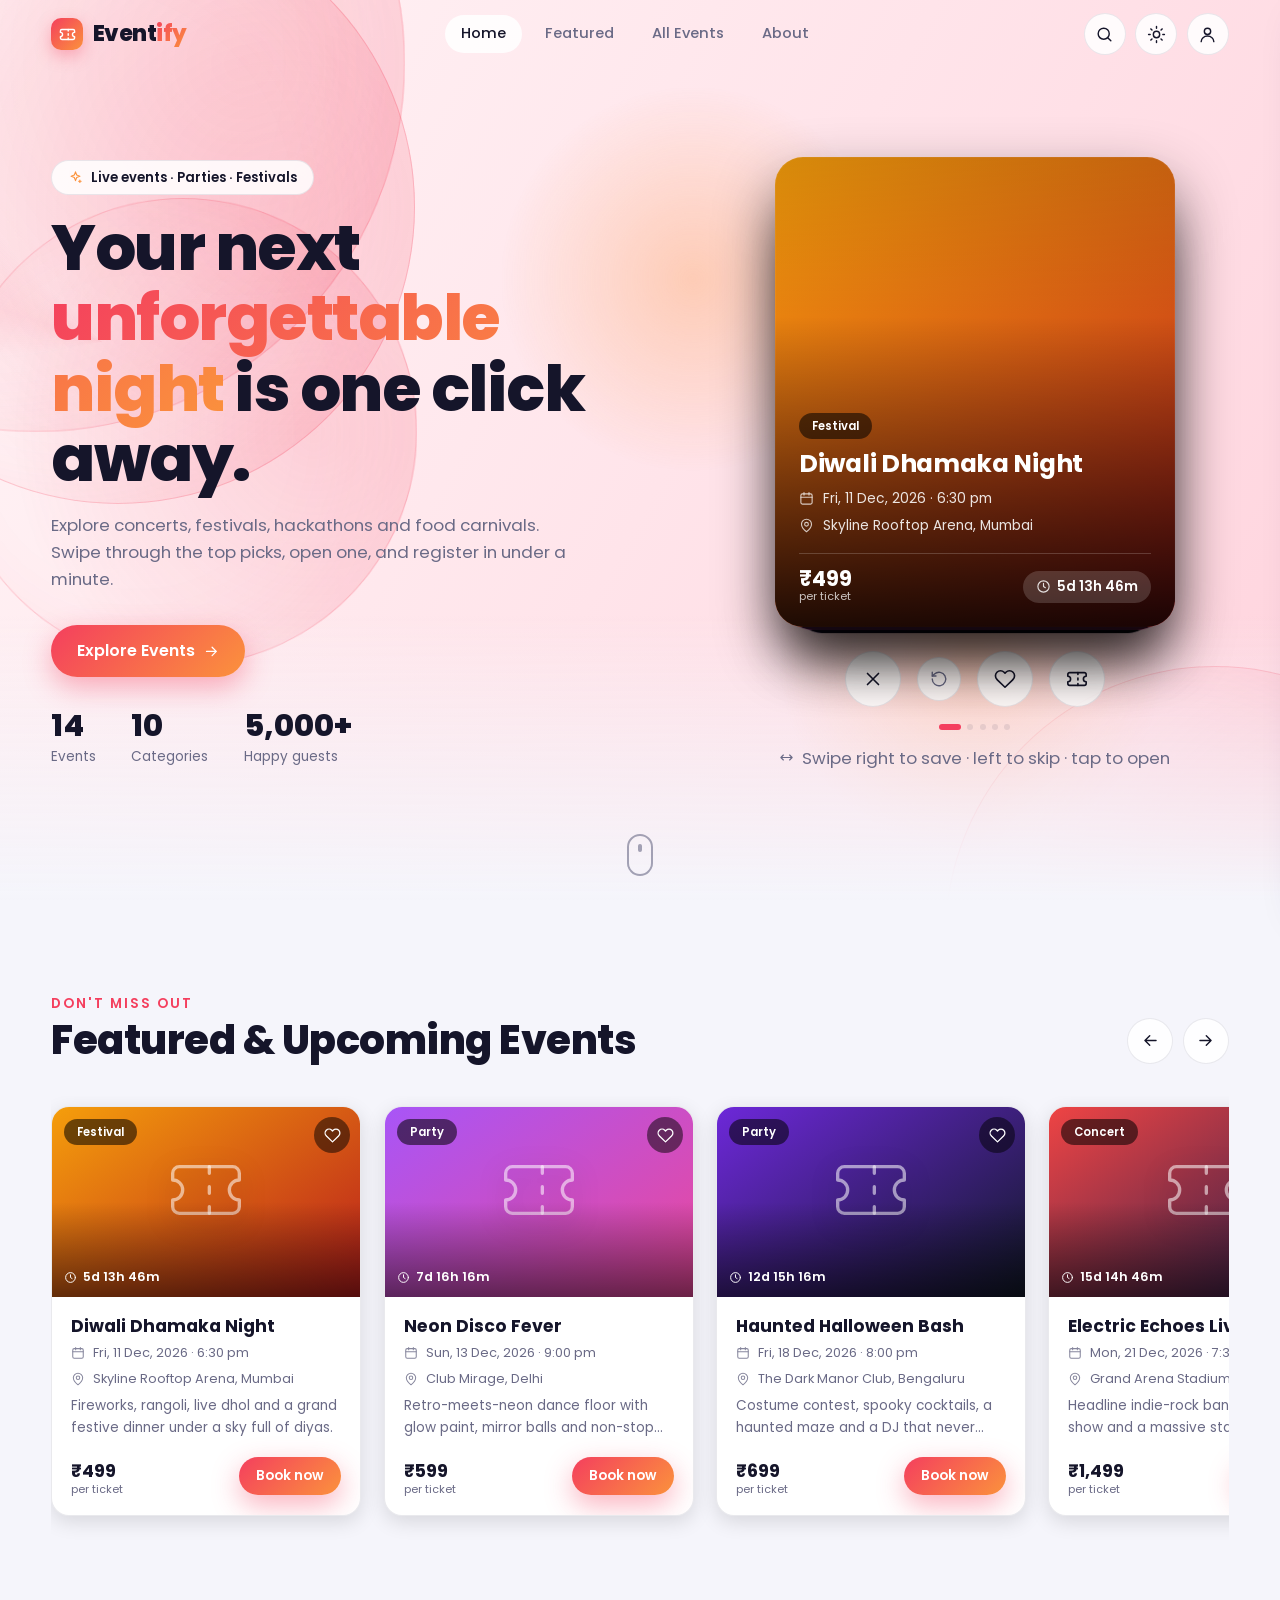
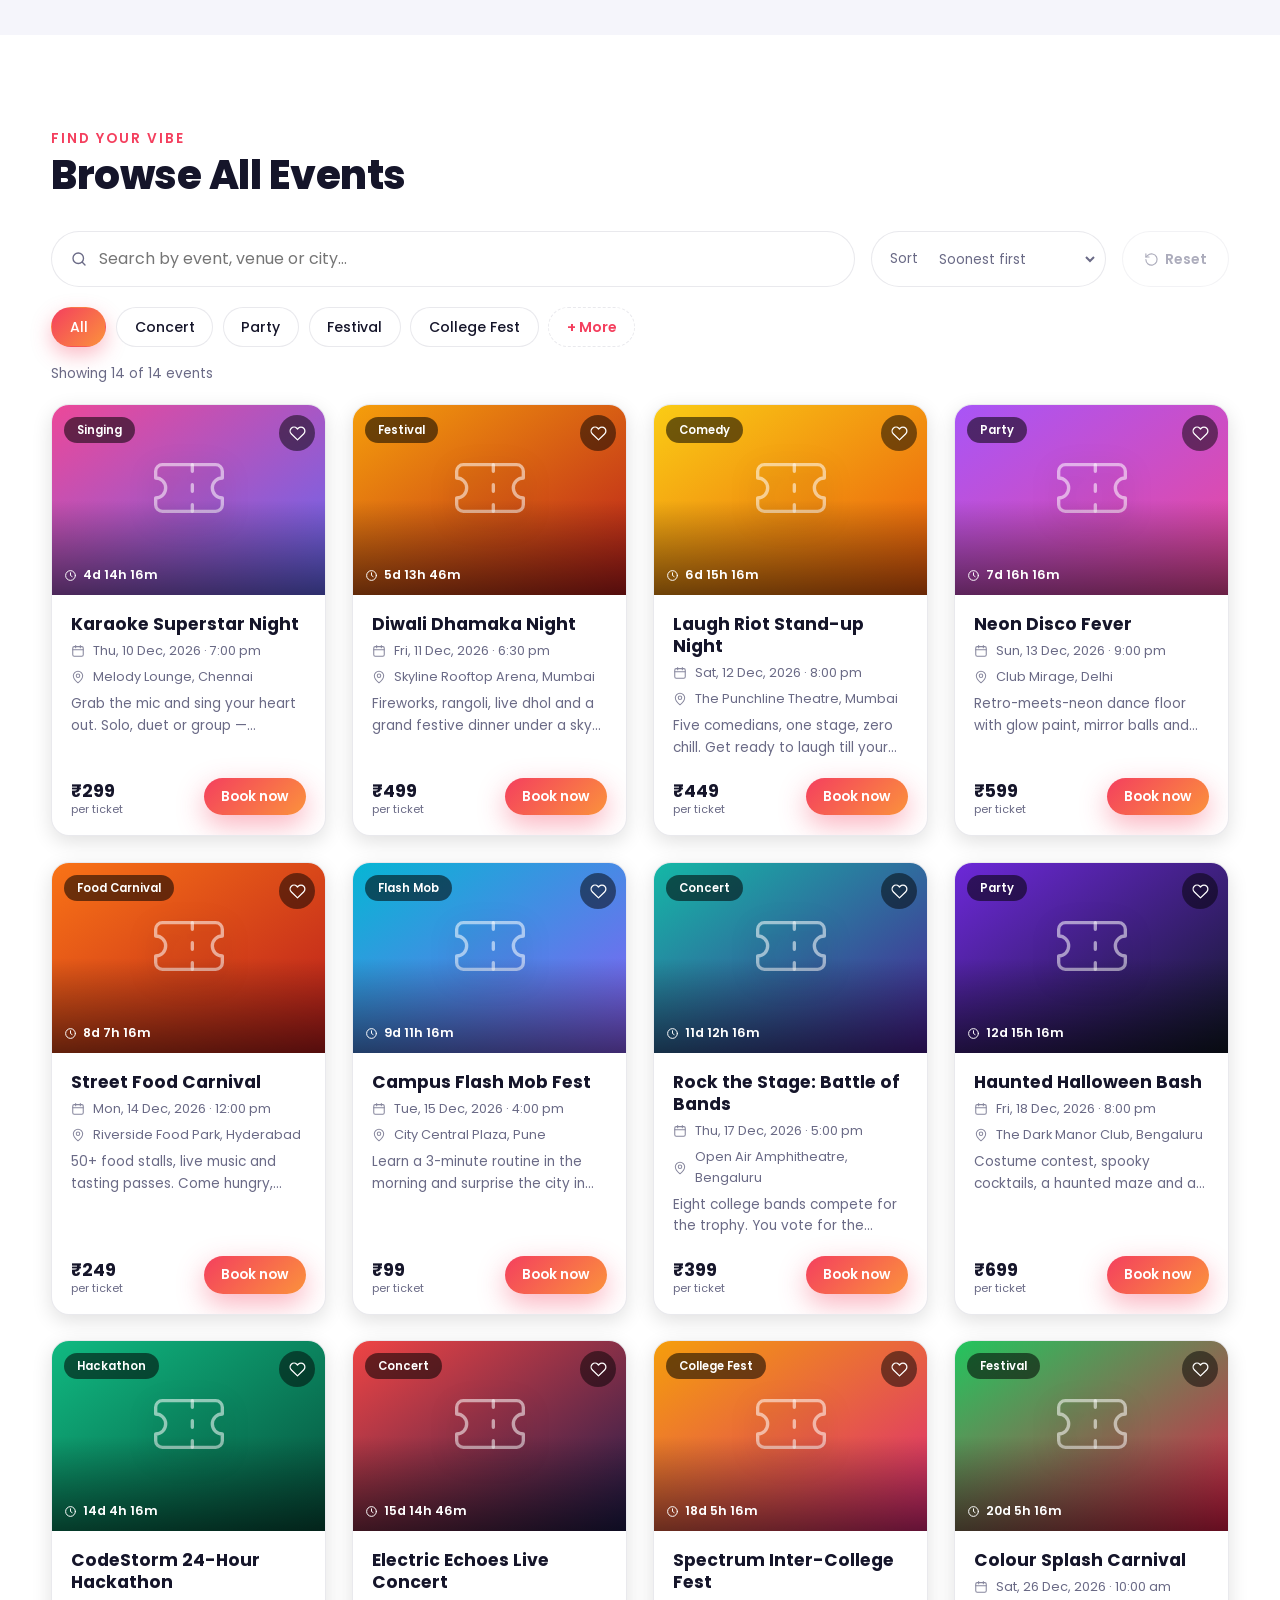
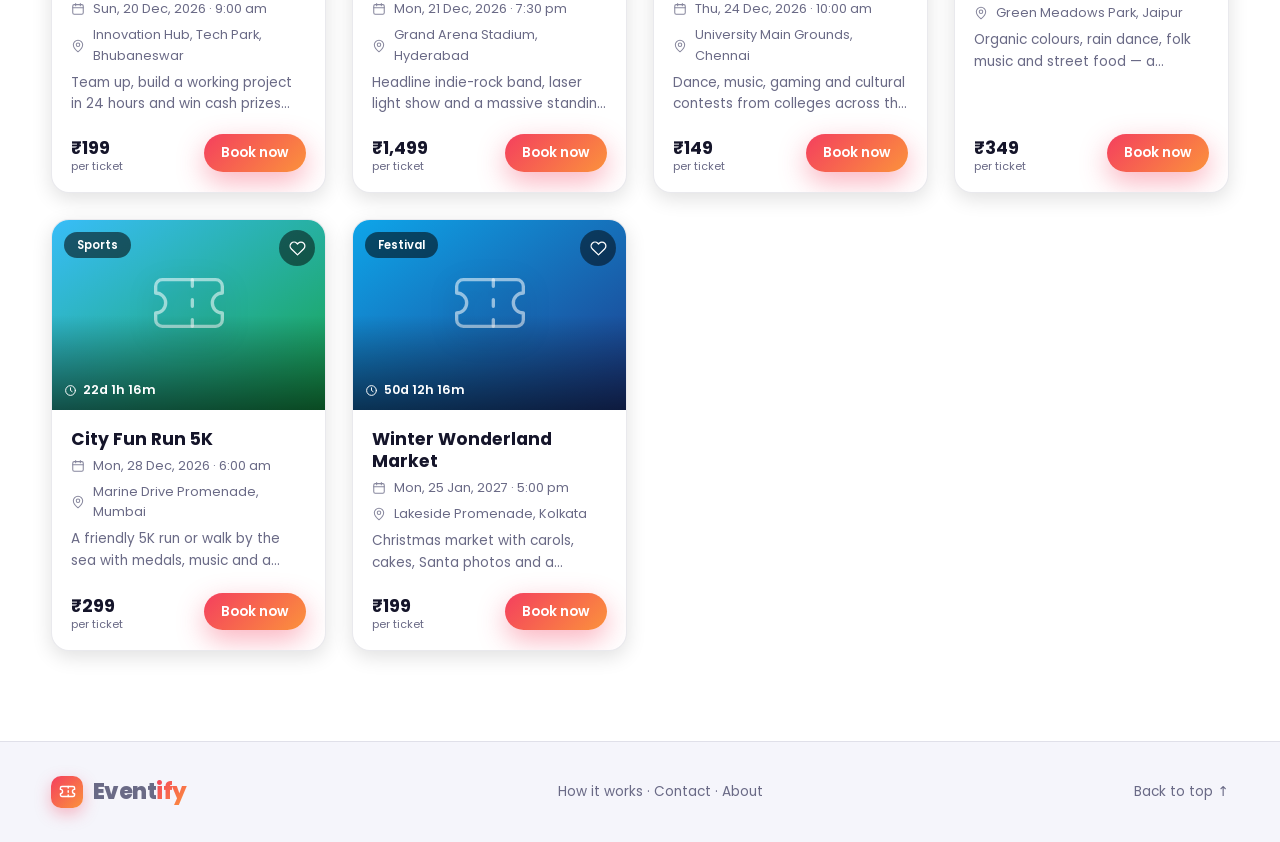
==== index.html @ 04db0d30 "Initial commit - Eventify project" ====
<!DOCTYPE html>
<html lang="en" data-theme="dark">
<head>
  <meta charset="UTF-8" />
  <meta name="viewport" content="width=device-width, initial-scale=1" />
  <title>Eventify – Discover & Book Live Events</title>
  <meta name="description" content="Eventify is a responsive event management website. Explore upcoming events, view details and register in seconds." />
  <meta name="theme-color" content="#0a0a14" />
  <link rel="preconnect" href="https://fonts.googleapis.com" />
  <link rel="preconnect" href="https://fonts.gstatic.com" crossorigin />
  <link href="https://fonts.googleapis.com/css2?family=Poppins:wght@400;500;600;700;800&display=swap" rel="stylesheet" />
  <link rel="stylesheet" href="styles.css" />
</head>
<body>
<svg width="0" height="0" style="position:absolute" aria-hidden="true" focusable="false">
  <symbol id="i-search" viewBox="0 0 24 24"><circle cx="11" cy="11" r="7"/><path d="m20 20-3.6-3.6"/></symbol>
  <symbol id="i-sun" viewBox="0 0 24 24"><circle cx="12" cy="12" r="4"/><path d="M12 2v2M12 20v2M4.9 4.9l1.4 1.4M17.7 17.7l1.4 1.4M2 12h2M20 12h2M4.9 19.1l1.4-1.4M17.7 6.3l1.4-1.4"/></symbol>
  <symbol id="i-moon" viewBox="0 0 24 24"><path d="M21 12.8A9 9 0 1 1 11.2 3a7 7 0 0 0 9.8 9.8z"/></symbol>
  <symbol id="i-user" viewBox="0 0 24 24"><circle cx="12" cy="8" r="4"/><path d="M4 21c0-4 3.6-7 8-7s8 3 8 7"/></symbol>
  <symbol id="i-menu" viewBox="0 0 24 24"><path d="M4 7h16M4 12h16M4 17h16"/></symbol>
  <symbol id="i-x" viewBox="0 0 24 24"><path d="M6 6l12 12M18 6 6 18"/></symbol>
  <symbol id="i-ticket" viewBox="0 0 24 24"><path d="M2 9a3 3 0 0 1 0 6v2a2 2 0 0 0 2 2h16a2 2 0 0 0 2-2v-2a3 3 0 0 1 0-6V7a2 2 0 0 0-2-2H4a2 2 0 0 0-2 2z"/><path d="M13 5v2M13 11v2M13 17v2"/></symbol>
  <symbol id="i-calendar" viewBox="0 0 24 24"><rect x="3" y="4.5" width="18" height="16.5" rx="2.5"/><path d="M8 2.5v4M16 2.5v4M3 10h18"/></symbol>
  <symbol id="i-clock" viewBox="0 0 24 24"><circle cx="12" cy="12" r="9"/><path d="M12 7v5l3 2"/></symbol>
  <symbol id="i-pin" viewBox="0 0 24 24"><path d="M20 10c0 6-8 12-8 12S4 16 4 10a8 8 0 0 1 16 0z"/><circle cx="12" cy="10" r="3"/></symbol>
  <symbol id="i-heart" viewBox="0 0 24 24"><path d="M20.8 4.6a5.5 5.5 0 0 0-7.8 0L12 5.7l-1-1.1a5.5 5.5 0 0 0-7.8 7.8l1 1.1L12 21l7.8-7.5 1-1.1a5.5 5.5 0 0 0 0-7.8z"/></symbol>
  <symbol id="i-arrow" viewBox="0 0 24 24"><path d="M5 12h14M13 6l6 6-6 6"/></symbol>
  <symbol id="i-arrow-left" viewBox="0 0 24 24"><path d="M19 12H5M11 6l-6 6 6 6"/></symbol>
  <symbol id="i-undo" viewBox="0 0 24 24"><path d="M3 12a9 9 0 1 0 3-6.7L3 8"/><path d="M3 3v5h5"/></symbol>
  <symbol id="i-copy" viewBox="0 0 24 24"><rect x="9" y="9" width="12" height="12" rx="2"/><path d="M5 15V5a2 2 0 0 1 2-2h8"/></symbol>
  <symbol id="i-mail" viewBox="0 0 24 24"><rect x="3" y="5" width="18" height="14" rx="2"/><path d="m3 7 9 6 9-6"/></symbol>
  <symbol id="i-check" viewBox="0 0 24 24"><path d="M5 12.5l4.5 4.5L19 7.5"/></symbol>
  <symbol id="i-badge-check" viewBox="0 0 24 24"><circle cx="12" cy="12" r="9"/><path d="m8.5 12.5 2.5 2.5 4.5-5"/></symbol>
  <symbol id="i-sparkle" viewBox="0 0 24 24"><path d="M12 3l1.9 5.1L19 10l-5.1 1.9L12 17l-1.9-5.1L5 10l5.1-1.9z"/><path d="M19 16v4M17 18h4"/></symbol>
  <symbol id="i-zap" viewBox="0 0 24 24"><path d="M13 2 4 14h7l-1 8 9-12h-7z"/></symbol>
  <symbol id="i-swipe" viewBox="0 0 24 24"><path d="M3 12h18M7 8l-4 4 4 4M17 8l4 4-4 4"/></symbol>
  <symbol id="i-lock" viewBox="0 0 24 24"><rect x="5" y="11" width="14" height="10" rx="2"/><path d="M8 11V8a4 4 0 0 1 8 0v3"/></symbol>
  <symbol id="i-contrast" viewBox="0 0 24 24"><circle cx="12" cy="12" r="9"/><path d="M12 3v18" /><path d="M12 3a9 9 0 0 1 0 18z" fill="currentColor"/></symbol>
  <symbol id="i-code" viewBox="0 0 24 24"><path d="M8 7l-5 5 5 5M16 7l5 5-5 5"/></symbol>
  <symbol id="i-cap" viewBox="0 0 24 24"><path d="M2 9l10-5 10 5-10 5z"/><path d="M6 11v5c0 1.5 3 3 6 3s6-1.5 6-3v-5"/></symbol>
  <symbol id="i-pencil" viewBox="0 0 24 24"><path d="M12 20h9"/><path d="M16.5 3.5a2.1 2.1 0 0 1 3 3L7 19l-4 1 1-4z"/></symbol>
  <symbol id="i-plus" viewBox="0 0 24 24"><path d="M12 5v14M5 12h14"/></symbol>
  <symbol id="i-help" viewBox="0 0 24 24"><circle cx="12" cy="12" r="9"/><path d="M9.6 9.2a2.5 2.5 0 1 1 3.5 2.3c-.7.4-1.1.9-1.1 1.7M12 17h.01"/></symbol>
  <symbol id="i-minus" viewBox="0 0 24 24"><path d="M5 12h14"/></symbol>
</svg>
  <!-- Full-screen effects layer (canvas is drawn by script.js) -->
  <div class="fx-tint" id="fxTint"></div>
  <canvas class="fx" id="fx" aria-hidden="true"></canvas>
  <div class="scroll-progress" id="scrollBar"></div>
  <div class="cursor-glow" id="cursorGlow"></div>

  <!-- ============ NAVBAR ============ -->
  <!-- Tip: the page is built from sections (hero, featured, events). Cards, the swipe deck, the pop-up form and the
       profile drawer are filled in by script.js, so edit events/text there. Icons come from the SVG sprite above. -->
  <header class="nav" id="nav">
    <div class="container nav-inner">
      <a class="logo" href="#home" aria-label="Eventify home"><span class="logo-icon"><svg class="ic"><use href="#i-ticket"/></svg></span><span class="logo-text">Event<span class="grad-text">ify</span></span></a>
      <nav class="nav-links" id="navLinks" aria-label="Main">
        <a href="#home" class="active">Home</a>
        <a href="#featured">Featured</a>
        <a href="#events">All Events</a>
        <a href="how-it-works.html">About</a>
      </nav>
      <div class="nav-actions">
        <button class="icon-btn" id="searchBtn" aria-label="Search events"><svg class="ic"><use href="#i-search"/></svg></button>
        <button class="icon-btn" id="themeBtn" aria-label="Toggle dark / light mode"><svg class="ic"><use href="#i-moon"/></svg></button>
        <button class="icon-btn avatar" id="profileBtn" aria-label="Open profile"><span id="avatarText"><svg class="ic"><use href="#i-user"/></svg></span><i class="dot" id="bookingDot" hidden>0</i></button>
        <button class="icon-btn menu-btn" id="menuBtn" aria-label="Open menu" aria-expanded="false"><svg class="ic"><use href="#i-menu"/></svg></button>
      </div>
    </div>
  </header>

  <main>
    <!-- ============ HERO ============ -->
    <section class="hero" id="home">
      <div class="bg-art" aria-hidden="true">
        <i class="ring r1"></i><i class="ring r2"></i><i class="ring r3"></i><i class="ring r4"></i>
        <i class="sheen"></i><i class="glow g1"></i><i class="glow g2"></i>
      </div>
      <div class="container hero-grid">
        <div class="hero-copy">
          <span class="pill reveal"><svg class="ic"><use href="#i-sparkle"/></svg>Live events · Parties · Festivals</span>
          <h1 class="reveal">Your next <span class="grad-text">unforgettable night</span> is one click away.</h1>
          <p class="reveal">Explore concerts, festivals, hackathons and food carnivals. Swipe through the top picks, open one, and register in under a minute.</p>
          <div class="hero-cta reveal">
            <a href="#events" class="btn btn-primary">Explore Events <svg class="ic"><use href="#i-arrow"/></svg></a>
          </div>
          <div class="stats reveal">
            <div><b id="statEvents" data-count="14">0</b><span>Events</span></div>
            <div><b id="statCats" data-count="10">0</b><span>Categories</span></div>
            <div><b data-count="5000" data-suffix="+">0</b><span>Happy guests</span></div>
          </div>
        </div>

        <!-- Tinder-style swipe deck (built by script.js) -->
        <div class="deck-wrap reveal">
          <div class="deck" id="deck" tabindex="0" role="group" aria-roledescription="carousel" aria-label="Featured events. Arrow right saves, arrow left skips, Enter opens."></div>
          <div class="deck-actions">
            <button class="da pass" id="deckPass" aria-label="Skip this event"><svg class="ic"><use href="#i-x"/></svg></button>
            <button class="da small" id="deckUndo" aria-label="Bring back the last event"><svg class="ic"><use href="#i-undo"/></svg></button>
            <button class="da like" id="deckSave" aria-label="Save this event"><svg class="ic"><use href="#i-heart"/></svg></button>
            <button class="da open" id="deckBook" aria-label="Open this event"><svg class="ic"><use href="#i-ticket"/></svg></button>
          </div>
          <div class="deck-dots" id="deckDots" aria-hidden="true"></div>
          <p class="deck-hint"><svg class="ic"><use href="#i-swipe"/></svg>Swipe right to save · left to skip · tap to open</p>
        </div>
      </div>
      <a href="#featured" class="scroll-hint" aria-label="Scroll down"><span></span></a>
    </section>

    <!-- ============ FEATURED / UPCOMING ============ -->
    <section class="section" id="featured">
      <div class="container">
        <div class="section-head reveal">
          <div>
            <span class="eyebrow">Don't miss out</span>
            <h2>Featured & Upcoming Events</h2>
          </div>
          <div class="row-btns">
            <button class="icon-btn round" id="rowPrev" aria-label="Scroll left"><svg class="ic"><use href="#i-arrow-left"/></svg></button>
            <button class="icon-btn round" id="rowNext" aria-label="Scroll right"><svg class="ic"><use href="#i-arrow"/></svg></button>
          </div>
        </div>
        <div class="row" id="featuredRow"></div>
      </div>
    </section>

    <!-- ============ ALL EVENTS (search + filter) ============ -->
    <section class="section alt" id="events">
      <div class="container">
        <div class="section-head reveal">
          <div>
            <span class="eyebrow">Find your vibe</span>
            <h2>Browse All Events</h2>
          </div>
        </div>

        <div class="toolbar reveal">
          <label class="search">
            <svg class="ic" aria-hidden="true"><use href="#i-search"/></svg>
            <input type="search" id="searchInput" placeholder="Search by event, venue or city…" autocomplete="off" aria-label="Search events" />
          </label>
          <label class="sort">
            <span>Sort</span>
            <select id="sortSelect" aria-label="Sort events">
              <optgroup label="Date">
                <option value="date">Soonest first</option>
                <option value="dateDesc">Latest first</option>
              </optgroup>
              <optgroup label="Price">
                <option value="low">Low to high</option>
                <option value="high">High to low</option>
              </optgroup>
              <optgroup label="Location">
                <option value="cityAZ">City A → Z</option>
                <option value="cityZA">City Z → A</option>
              </optgroup>
              <optgroup label="Popularity">
                <option value="popular">Most popular</option>
                <option value="seats">Fewest seats left</option>
              </optgroup>
            </select>
          </label>
          <button class="reset-btn idle" id="resetBtn" type="button" title="Clear search, category and sort"><svg class="ic"><use href="#i-undo"/></svg>Reset</button>
        </div>
        <div class="chips-row reveal" id="chips" role="tablist" aria-label="Event categories"></div>
        <p class="result-count" id="resultCount" aria-live="polite"></p>

        <div class="grid" id="eventGrid"></div>
        <div class="empty" id="emptyState" hidden>
          <div class="empty-ico"><svg class="ic"><use href="#i-search"/></svg></div>
          <h3>No events found</h3>
          <p>Try a different keyword or category.</p>
          <button class="btn btn-primary" id="resetFilters">Reset filters</button>
        </div>
      </div>
    </section>
  </main>

  <footer class="footer">
    <div class="container footer-inner">
      <a class="logo" href="#home"><span class="logo-icon"><svg class="ic"><use href="#i-ticket"/></svg></span><span class="logo-text">Event<span class="grad-text">ify</span></span></a>
      <p><a href="how-it-works.html" class="foot-link">How it works · Contact · About</a></p>
      <a href="#home" class="to-top">Back to top ↑</a>
    </div>
  </footer>

  <!-- ============ EVENT DETAILS + REGISTRATION MODAL ============ -->
  <div class="modal" id="eventModal" aria-hidden="true">
    <div class="modal-backdrop" data-close></div>
    <div class="modal-card" id="modalCard" role="dialog" aria-modal="true" aria-labelledby="mTitle"></div>
  </div>

  <!-- ============ CANCEL BOOKING POP-UP (content built by script.js: askCancel / showCancelled) ============ -->
  <div class="modal cancel-modal" id="cancelModal" aria-hidden="true">
    <div class="modal-backdrop" data-close-cancel></div>
    <div class="cancel-card" id="cancelCard" role="alertdialog" aria-modal="true" aria-labelledby="cTitle"></div>
  </div>

  <!-- ============ PROFILE DRAWER ============ -->
  <div class="drawer-backdrop" id="drawerBackdrop" data-close-drawer></div>
  <aside class="drawer" id="profileDrawer" aria-hidden="true" aria-label="Your profile"></aside>

  <div class="toasts" id="toasts" aria-live="polite"></div>

  <script src="script.js"></script>
</body>
</html>
---- styles.css ----
/* =====================================================
   Eventify – styles.css
   Shared by index.html and how-it-works.html.
   Sections: tokens · base · nav · hero · cards · modal ·
   form · drawer · effects · responsive · (v2 additions below)

   QUICK GUIDE – "I want to change…"
   - Brand colours / dark & light colours ... "Design tokens" (top of file)
   - Maroon animated background colours ..... --art-* tokens in the v2 block
   - Card look & hover ...................... "Event cards"
   - Swipe deck look ........................ "Tinder-style swipe deck"
   - Support / About / Contact page ......... last sections of the file
   - Phone / tablet layout .................. "Responsive" blocks (960 / 860 / 760 / 420 px)
   ===================================================== */

/* ---------- Design tokens (dark by default, light via data-theme) ---------- */
:root {
  --brand: #f43f5e;   /* main accent (rose) */
  --brand2: #fb923c;  /* second accent (orange) */
  --grad: linear-gradient(135deg, var(--brand), var(--brand2));
  --radius: 18px;     /* corner roundness of cards */
  --nav-h: 68px;      /* navbar height */
  --ease: cubic-bezier(.22, 1, .36, 1);

  /* dark theme colours: page, raised surface, cards, text, soft text, borders */
  --bg: #0a0a14;
  --bg2: #11111f;
  --card: #171728;
  --text: #f5f5fa;
  --muted: #a0a0bd;
  --line: rgba(255, 255, 255, .09);
  --shadow: 0 18px 50px rgba(0, 0, 0, .45);
  --glass: rgba(14, 14, 28, .8);
  --ok: #22c55e;
  --err: #ef4444;
  color-scheme: dark;
}
/* light theme: same names, new values (switched by the theme button via data-theme) */
[data-theme="light"] {
  --bg: #f5f5fb;
  --bg2: #ffffff;
  --card: #ffffff;
  --text: #15152a;
  --muted: #6a6a86;
  --line: rgba(20, 20, 60, .09);
  --shadow: 0 18px 40px rgba(40, 40, 90, .14);
  --glass: rgba(255, 255, 255, .86);
  color-scheme: light;
}

/* ---------- Base ---------- */
*, *::before, *::after { box-sizing: border-box; margin: 0; padding: 0; }
html { scroll-behavior: smooth; scroll-padding-top: 80px; }
body {
  font-family: 'Poppins', system-ui, -apple-system, 'Segoe UI', sans-serif;
  background: var(--bg); color: var(--text); line-height: 1.6;
  overflow-x: hidden; transition: background .4s, color .4s;
}
body.lock { overflow: hidden; }
img { max-width: 100%; display: block; }
a { color: inherit; text-decoration: none; }
button { font: inherit; color: inherit; cursor: pointer; border: 0; background: none; }
input, select { font: inherit; color: inherit; }
:focus-visible { outline: 2px solid var(--brand); outline-offset: 3px; }
.container { width: min(1180px, 92%); margin-inline: auto; }
.grad-text { background: var(--grad); -webkit-background-clip: text; background-clip: text; color: transparent; }
[hidden] { display: none !important; }

/* Scroll-reveal: uses the individual `translate` property so it never fights card tilt */
.reveal { opacity: 0; translate: 0 30px; transition: opacity .7s var(--ease) calc(var(--i, 0) * 60ms), translate .7s var(--ease) calc(var(--i, 0) * 60ms), transform .15s ease-out, box-shadow .3s; }
.reveal.in { opacity: 1; translate: 0 0; }

.scroll-progress { position: fixed; top: 0; left: 0; height: 3px; width: 0; background: var(--grad); z-index: 200; }
.cursor-glow { position: fixed; width: 380px; height: 380px; left: 0; top: 0; margin: -190px 0 0 -190px; border-radius: 50%;
  background: radial-gradient(circle, rgba(244, 63, 94, .16), transparent 65%); pointer-events: none; z-index: 1; opacity: 0; transition: opacity .4s; }
body.has-pointer .cursor-glow { opacity: 1; }

/* ---------- Buttons ---------- */
.btn { position: relative; overflow: hidden; display: inline-flex; align-items: center; justify-content: center; gap: .5rem;
  padding: .85rem 1.6rem; border-radius: 999px; font-weight: 600; transition: transform .25s var(--ease), box-shadow .25s, background .25s; }
.btn:hover { transform: translateY(-3px); }
.btn:active { transform: translateY(0) scale(.97); }
.btn-primary { background: var(--grad); color: #fff; box-shadow: 0 10px 28px rgba(244, 63, 94, .4); }
.btn-primary:hover { box-shadow: 0 16px 36px rgba(244, 63, 94, .55); }
.btn-ghost { border: 1.5px solid var(--line); background: var(--glass); }
.btn-ghost:hover { border-color: var(--brand); }
.btn-sm { padding: .5rem 1.1rem; font-size: .85rem; }
.btn:disabled { opacity: .6; cursor: not-allowed; transform: none; }
.ripple { position: absolute; border-radius: 50%; background: rgba(255, 255, 255, .45); transform: scale(0); animation: ripple .6s linear; pointer-events: none; }
@keyframes ripple { to { transform: scale(4); opacity: 0; } }

.icon-btn { position: relative; width: 42px; height: 42px; display: grid; place-items: center; border-radius: 50%; font-size: 1.1rem;
  background: var(--glass); border: 1px solid var(--line); transition: transform .25s var(--ease), background .25s, border-color .25s; }
.icon-btn:hover { transform: translateY(-2px); border-color: var(--brand); }
.icon-btn.round { width: 46px; height: 46px; }
.avatar { font-weight: 700; font-size: .85rem; }
.avatar .dot { position: absolute; top: -4px; right: -4px; min-width: 18px; height: 18px; border-radius: 9px; background: var(--grad); color: #fff;
  font-style: normal; font-size: .65rem; display: grid; place-items: center; padding: 0 4px; }
.menu-btn { display: none; }

/* ---------- Navbar ---------- */
.nav { position: fixed; inset: 0 0 auto 0; height: var(--nav-h); z-index: 100; transition: background .3s, box-shadow .3s, backdrop-filter .3s; }
.nav.scrolled { background: var(--glass); backdrop-filter: blur(16px); box-shadow: 0 1px 0 var(--line); }
.nav-inner { height: 100%; display: flex; align-items: center; justify-content: space-between; gap: 1rem; }
.logo { font-weight: 800; font-size: 1.4rem; display: inline-flex; align-items: center; gap: .4rem; letter-spacing: -.5px; }
.logo-icon { display: grid; place-items: center; width: 32px; height: 32px; border-radius: 10px; color: #fff; background: var(--grad); box-shadow: 0 6px 16px rgba(244, 63, 94, .35); transition: transform .4s var(--ease); }
.logo-icon .ic { width: 17px; height: 17px; stroke-width: 2; }
.logo:hover .logo-icon { transform: rotate(-8deg) scale(1.08); }
.nav-links { display: flex; gap: .4rem; }
.nav-links a { position: relative; padding: .45rem 1rem; border-radius: 999px; font-weight: 500; font-size: .92rem; color: var(--muted); transition: color .25s, background .25s; }
.nav-links a:hover, .nav-links a.active { color: var(--text); background: var(--glass); }
.nav-actions { display: flex; gap: .6rem; }

/* ---------- Hero ---------- */
.hero { position: relative; min-height: 100vh; padding: calc(var(--nav-h) + 40px) 0 80px; display: flex; align-items: center; overflow: hidden; }
@keyframes drift { to { transform: translate(60px, 40px) scale(1.15); } }
@keyframes bob { 50% { transform: translateY(-22px) rotate(10deg); } }

.hero-grid { position: relative; z-index: 2; display: grid; grid-template-columns: 1.1fr .9fr; gap: 3rem; align-items: center; }
.pill { display: inline-block; padding: .4rem 1rem; border-radius: 999px; font-size: .82rem; font-weight: 600; background: var(--glass); border: 1px solid var(--line); }
.hero h1 { font-size: clamp(2.2rem, 5.2vw, 4rem); line-height: 1.1; font-weight: 800; letter-spacing: -1.5px; margin: 1.1rem 0; }
.hero p { color: var(--muted); font-size: 1.05rem; max-width: 520px; }
.hero-cta { display: flex; gap: .9rem; flex-wrap: wrap; margin: 2rem 0; }
.stats { display: flex; gap: 2.2rem; flex-wrap: wrap; }
.stats b { display: block; font-size: 1.9rem; font-weight: 800; line-height: 1.1; }
.stats span { color: var(--muted); font-size: .85rem; }
.scroll-hint { position: absolute; bottom: 24px; left: 50%; translate: -50% 0; width: 26px; height: 42px; border: 2px solid var(--muted); border-radius: 14px; opacity: .6; }
.scroll-hint span { position: absolute; left: 50%; top: 8px; width: 4px; height: 8px; margin-left: -2px; border-radius: 2px; background: var(--muted); animation: wheel 1.6s infinite; }
@keyframes wheel { to { transform: translateY(14px); opacity: 0; } }

/* ---------- Sections ---------- */
.section { padding: 90px 0; position: relative; }
.section.alt { background: var(--bg2); transition: background .4s; }
.section-head { display: flex; align-items: flex-end; justify-content: space-between; gap: 1rem; margin-bottom: 2rem; }
.section-head.center { justify-content: center; text-align: center; }
.eyebrow { color: var(--brand); font-weight: 600; font-size: .85rem; letter-spacing: 2px; text-transform: uppercase; }
.section-head h2 { font-size: clamp(1.7rem, 3.5vw, 2.5rem); line-height: 1.2; font-weight: 800; letter-spacing: -.5px; }
.row-btns { display: flex; gap: .6rem; }

/* ---------- Event cards ---------- */
.row { display: flex; gap: 1.4rem; overflow-x: auto; scroll-snap-type: x mandatory; padding: 10px 4px 30px; scrollbar-width: none; }
.row::-webkit-scrollbar { display: none; }
.row .card { flex: 0 0 min(310px, 82vw); scroll-snap-align: start; }
.grid { display: grid; grid-template-columns: repeat(auto-fill, minmax(275px, 1fr)); gap: 1.6rem; }

.card { --rx: 0deg; --ry: 0deg; position: relative; background: var(--card); border: 1px solid var(--line); border-radius: var(--radius); overflow: hidden; cursor: pointer;
  transform: perspective(900px) rotateX(var(--rx)) rotateY(var(--ry)); transform-style: preserve-3d; display: flex; flex-direction: column; box-shadow: 0 6px 20px rgba(0, 0, 0, .12); }
.card:hover { box-shadow: var(--shadow); border-color: rgba(244, 63, 94, .5); }
.card::after { content: ""; position: absolute; inset: 0; pointer-events: none; opacity: 0; transition: opacity .3s;
  background: radial-gradient(circle at var(--mx, 50%) var(--my, 50%), rgba(255, 255, 255, .16), transparent 55%); }
.card:hover::after { opacity: 1; }
.card-media { position: relative; height: 190px; overflow: hidden; }
.poster { position: absolute; inset: 0; display: grid; place-items: center; background: linear-gradient(145deg, var(--c1), var(--c2)); }
.poster-emoji { font-size: 5rem; filter: drop-shadow(0 8px 14px rgba(0, 0, 0, .35)); transition: transform .5s var(--ease); }
.card:hover .poster-emoji { transform: scale(1.25) rotate(-8deg); }
.card-media img { position: absolute; inset: 0; width: 100%; height: 100%; object-fit: cover; transition: transform .7s var(--ease); }
.card:hover .card-media img { transform: scale(1.1); }
.card-media::after { content: ""; position: absolute; inset: 0; background: linear-gradient(transparent 50%, rgba(0, 0, 0, .55)); }
.badge { position: absolute; top: 12px; left: 12px; z-index: 2; padding: .25rem .8rem; border-radius: 999px; font-size: .72rem; font-weight: 600; color: #fff; background: rgba(0, 0, 0, .55); }
.m-poster-info .badge { position: static; display: inline-block; }
.heart { position: absolute; top: 10px; right: 10px; z-index: 3; width: 36px; height: 36px; border-radius: 50%; display: grid; place-items: center; font-size: 1.05rem; color: #fff;
  background: rgba(0, 0, 0, .5); transition: transform .25s var(--ease), color .25s; }
.heart:hover { transform: scale(1.18); }
.heart.on { color: #ff4d6d; animation: pop .4s var(--ease); }
@keyframes pop { 40% { transform: scale(1.5); } }
.card-cd { position: absolute; left: 12px; bottom: 10px; z-index: 2; font-size: .78rem; font-weight: 600; color: #fff; }
.card-body { padding: 1.1rem 1.2rem 1.2rem; display: flex; flex-direction: column; gap: .35rem; flex: 1; }
.card-body h3 { font-size: 1.08rem; line-height: 1.3; }
.meta { font-size: .8rem; color: var(--muted); }
.desc { font-size: .85rem; color: var(--muted); display: -webkit-box; -webkit-line-clamp: 2; -webkit-box-orient: vertical; overflow: hidden; }
.card-foot { margin-top: auto; padding-top: .8rem; display: flex; align-items: center; justify-content: space-between; gap: .5rem; }
.price { font-weight: 700; font-size: 1.1rem; }
.price small { display: block; font-size: .68rem; font-weight: 400; color: var(--muted); line-height: 1; }
.low { color: var(--brand2); font-size: .72rem; font-weight: 600; }

/* ---------- Toolbar / chips ---------- */
.toolbar { display: flex; gap: 1rem; flex-wrap: wrap; margin-bottom: 1.2rem; }
.search { flex: 1 1 240px; min-width: 0; display: flex; align-items: center; gap: .7rem; padding: .2rem 1.1rem; border-radius: 999px; background: var(--card); border: 1.5px solid var(--line); transition: border-color .25s, box-shadow .25s; }
.search:focus-within { border-color: var(--brand); box-shadow: 0 0 0 4px rgba(244, 63, 94, .15); }
.search input { flex: 1; width: 0; border: 0; background: none; padding: .7rem 0; outline: none; min-width: 0; }
.sort { display: flex; align-items: center; gap: .6rem; padding: .2rem .4rem .2rem 1.1rem; border-radius: 999px; background: var(--card); border: 1.5px solid var(--line); color: var(--muted); font-size: .85rem; }
.sort select { background: none; border: 0; padding: .7rem .5rem; outline: none; cursor: pointer; }
.sort select option { background: var(--card); color: var(--text); }
.chips-row { display: flex; gap: .6rem; flex-wrap: wrap; margin-bottom: 1rem; }
.chip { padding: .5rem 1.1rem; border-radius: 999px; font-size: .88rem; font-weight: 500; background: var(--card); border: 1.5px solid var(--line); transition: transform .25s var(--ease), background .25s, color .25s, border-color .25s; }
.chip:hover { transform: translateY(-3px); border-color: var(--brand); }
.chip.on { background: var(--grad); color: #fff; border-color: transparent; box-shadow: 0 8px 20px rgba(244, 63, 94, .35); }
.result-count { color: var(--muted); font-size: .85rem; margin-bottom: 1.2rem; }
.empty { text-align: center; padding: 3rem 1rem; }
.empty-emoji { font-size: 4rem; animation: bob 3s ease-in-out infinite; }
.empty p { color: var(--muted); margin: .4rem 0 1.2rem; }

/* ---------- How it works ---------- */
.steps { display: grid; grid-template-columns: repeat(auto-fit, minmax(240px, 1fr)); gap: 1.6rem; }
.step { position: relative; text-align: center; padding: 2.2rem 1.5rem; border-radius: var(--radius); background: var(--card); border: 1px solid var(--line); transition: transform .35s var(--ease), box-shadow .35s; }
.step:hover { transform: translateY(-8px); box-shadow: var(--shadow); }
.step-num { position: absolute; top: 14px; left: 18px; font-weight: 800; font-size: 1.1rem; color: var(--brand); }
.step-emoji { font-size: 3rem; margin-bottom: .5rem; transition: transform .4s var(--ease); }
.step:hover .step-emoji { transform: scale(1.25) rotate(8deg); }
.step p { color: var(--muted); font-size: .9rem; }

.footer { border-top: 1px solid var(--line); padding: 2rem 0; }
.footer-inner { display: flex; align-items: center; justify-content: space-between; gap: 1rem; flex-wrap: wrap; color: var(--muted); font-size: .85rem; }
.to-top:hover { color: var(--brand); }

/* ---------- Modal ---------- */
.modal { position: fixed; inset: 0; z-index: 300; display: grid; place-items: center; visibility: hidden; opacity: 0; transition: opacity .35s, visibility .35s; }
.modal.open { visibility: visible; opacity: 1; }
.modal-backdrop { position: absolute; inset: 0; background: rgba(4, 4, 14, .78); }
.modal-card { position: relative; width: min(980px, 94vw); max-height: 92vh; border-radius: 24px; background: var(--bg2); border: 1px solid var(--line); box-shadow: var(--shadow); overflow: hidden;
  transform: translateY(40px) scale(.94); transition: transform .5s var(--ease); }
.modal.open .modal-card { transform: none; }
.modal-x { position: absolute; top: 14px; right: 14px; z-index: 10; width: 40px; height: 40px; border-radius: 50%; background: rgba(0, 0, 0, .5); color: #fff; transition: transform .3s var(--ease); }
.modal-x:hover { transform: rotate(90deg) scale(1.1); }
.m-grid { display: grid; grid-template-columns: .85fr 1.15fr; max-height: 92vh; }
.m-poster { position: relative; min-height: 460px; overflow: hidden; background: linear-gradient(145deg, var(--c1), var(--c2)); }
.m-poster .poster { z-index: 0; }
.m-poster .poster-emoji { font-size: 9rem; animation: bob 5s ease-in-out infinite; }
.m-poster img { position: absolute; inset: 0; width: 100%; height: 100%; object-fit: cover; } /* original photo, no colour tint */
.m-poster-info { position: absolute; inset: auto 0 0 0; z-index: 3; padding: 4rem 1.6rem 1.6rem; color: #fff; background: linear-gradient(transparent, rgba(0, 0, 0, .8)); }
.m-poster-info h2 { font-size: 1.7rem; line-height: 1.2; margin: .5rem 0 .2rem; }
.m-poster-info p { font-size: .85rem; opacity: .85; }
.ambient { position: absolute; inset: 0; z-index: 2; pointer-events: none; overflow: hidden;  transition: opacity .8s; }
.ambient span { position: absolute; bottom: -40px; animation: rise linear infinite; opacity: 0; }
@keyframes rise { 10% { opacity: .9; } 100% { transform: translateY(-560px) rotate(40deg); opacity: 0; } }
.m-body { padding: 2rem 2rem 2.2rem; overflow-y: auto; max-height: 92vh; }
.m-body h3 { font-size: 1.15rem; margin-bottom: .8rem; }
.m-body h4 { margin: 1.2rem 0 .4rem; font-size: .95rem; }
.m-body > p, .about { color: var(--muted); font-size: .92rem; }
.cd-boxes { display: grid; grid-template-columns: repeat(4, 1fr); gap: .6rem; margin-bottom: 1.2rem; }
.cd-boxes div { text-align: center; padding: .7rem .2rem; border-radius: 14px; background: var(--card); border: 1px solid var(--line); }
.cd-boxes b { display: block; font-size: 1.5rem; line-height: 1.1; background: var(--grad); -webkit-background-clip: text; background-clip: text; color: transparent; }
.cd-boxes small { font-size: .68rem; color: var(--muted); text-transform: uppercase; letter-spacing: 1px; }
.info { list-style: none; display: grid; grid-template-columns: 1fr 1fr; gap: .6rem .8rem; font-size: .88rem; }
.info li { padding: .55rem .8rem; border-radius: 12px; background: var(--card); border: 1px solid var(--line); }
.tags { display: flex; flex-wrap: wrap; gap: .4rem; list-style: none; margin-top: .8rem; }
.tags li { padding: .2rem .7rem; border-radius: 999px; font-size: .75rem; background: rgba(244, 63, 94, .12); color: var(--brand); font-weight: 500; }

/* ---------- Forms ---------- */
.book { margin-top: 1.6rem; padding-top: 1.4rem; border-top: 1px dashed var(--line); }
.field { position: relative; margin-bottom: 1rem; }
.field input, .field select { width: 100%; padding: 1.35rem 1rem .5rem; border-radius: 14px; background: var(--card); border: 1.5px solid var(--line); outline: none; transition: border-color .25s, box-shadow .25s; }
.field select { appearance: none; padding-right: 2.2rem; cursor: pointer; background-image: linear-gradient(45deg, transparent 50%, var(--muted) 50%), linear-gradient(135deg, var(--muted) 50%, transparent 50%); background-position: calc(100% - 20px) 50%, calc(100% - 15px) 50%; background-size: 5px 5px; background-repeat: no-repeat; }
.field select option { background: var(--card); color: var(--text); }
.field label { position: absolute; left: 1rem; top: 1rem; font-size: .92rem; color: var(--muted); pointer-events: none; transition: all .2s var(--ease); }
.field input:focus + label, .field input:not(:placeholder-shown) + label, .field.float label { top: .4rem; font-size: .68rem; color: var(--brand); font-weight: 600; }
.field input:focus, .field select:focus { border-color: var(--brand); box-shadow: 0 0 0 4px rgba(244, 63, 94, .14); }
.field.valid input, .field.valid select { border-color: var(--ok); }
.field.invalid input, .field.invalid select { border-color: var(--err); }
.err { display: block; min-height: 0; color: var(--err); font-size: .74rem; padding: .2rem .4rem 0; }
.field.invalid .err { animation: slideIn .3s var(--ease); }
@keyframes slideIn { from { opacity: 0; transform: translateY(-6px); } }
.two { display: grid; grid-template-columns: 1fr 1fr; gap: .8rem; }
.qty-row { display: flex; align-items: center; justify-content: space-between; gap: 1rem; margin: .4rem 0 1rem; flex-wrap: wrap; }
.stepper { display: inline-flex; align-items: center; border-radius: 999px; background: var(--card); border: 1.5px solid var(--line); }
.stepper button { width: 40px; height: 40px; font-size: 1.2rem; border-radius: 50%; transition: background .2s, color .2s; }
.stepper button:hover { background: var(--brand); color: #fff; }
.stepper output { min-width: 34px; text-align: center; font-weight: 700; }
.total { font-size: .9rem; color: var(--muted); }
.total b { font-size: 1.35rem; color: var(--text); margin-left: .4rem; }
.check { display: flex; align-items: center; gap: .5rem; font-size: .82rem; color: var(--muted); margin-bottom: 1rem; cursor: pointer; }
.check input { accent-color: var(--brand); width: 16px; height: 16px; }
.btn-block { width: 100%; }
.btn.loading::after { content: ""; width: 16px; height: 16px; border: 2px solid rgba(255, 255, 255, .5); border-top-color: #fff; border-radius: 50%; animation: spin .7s linear infinite; }
@keyframes spin { to { transform: rotate(360deg); } }
.shake { animation: shake .45s; }
@keyframes shake { 20%, 60% { transform: translateX(-8px); } 40%, 80% { transform: translateX(8px); } }
.hint { font-size: .76rem; color: var(--muted); margin-top: .5rem; text-align: center; }

/* ---------- Confirmation ticket ---------- */
.confirm { text-align: center; animation: slideIn .6s var(--ease); }
.tick { width: 84px; height: 84px; margin: 0 auto .6rem; }
.tick circle { fill: none; stroke: var(--ok); stroke-width: 4; stroke-dasharray: 190; stroke-dashoffset: 190; animation: draw .7s .1s forwards; }
.tick path { fill: none; stroke: var(--ok); stroke-width: 5; stroke-linecap: round; stroke-linejoin: round; stroke-dasharray: 50; stroke-dashoffset: 50; animation: draw .5s .65s forwards; }
@keyframes draw { to { stroke-dashoffset: 0; } }
.confirm h3 { font-size: 1.4rem; }
.confirm > p { color: var(--muted); font-size: .9rem; margin: .3rem 0 1.2rem; }
.ticket { display: flex; text-align: left; border-radius: 16px; background: var(--card); border: 1px solid var(--line); overflow: hidden; margin-bottom: 1.2rem; position: relative; }
.ticket-main { flex: 1; padding: 1rem 1.2rem; font-size: .84rem; }
.ticket-main h4 { margin: 0 0 .4rem; font-size: 1rem; }
.ticket-main div { color: var(--muted); }
.ticket-main b { color: var(--text); }
.ticket-qr { width: 110px; padding: 1rem; display: grid; place-items: center; border-left: 2px dashed var(--line); color: var(--text); }
.confirm-btns { display: flex; gap: .7rem; justify-content: center; flex-wrap: wrap; }

/* ---------- Profile drawer ---------- */
.drawer-backdrop { position: fixed; inset: 0; z-index: 310; background: rgba(4, 4, 14, .72); opacity: 0; visibility: hidden; transition: opacity .35s, visibility .35s; }
.drawer-backdrop.open { opacity: 1; visibility: visible; }
.drawer { position: fixed; top: 0; right: 0; bottom: 0; z-index: 320; width: min(430px, 100%); background: var(--bg2); border-left: 1px solid var(--line); box-shadow: var(--shadow);
  transform: translateX(105%); transition: transform .5s var(--ease); display: flex; flex-direction: column; }
.drawer.open { transform: none; }
.d-head { position: relative; padding: 1.6rem 1.4rem 1.2rem; display: flex; align-items: center; gap: 1rem; border-bottom: 1px solid var(--line); }
.d-avatar { width: 58px; height: 58px; border-radius: 50%; background: var(--grad); color: #fff; display: grid; place-items: center; font-weight: 800; font-size: 1.3rem; flex-shrink: 0; }
.d-head h3 { font-size: 1.1rem; line-height: 1.3; }
.d-head p { font-size: .8rem; color: var(--muted); word-break: break-all; }
.d-close { position: absolute; top: 14px; right: 14px; width: 36px; height: 36px; border-radius: 50%; background: var(--card); transition: transform .3s var(--ease); }
.d-close:hover { transform: rotate(90deg); }
.tabs { display: flex; padding: .6rem 1rem 0; gap: .3rem; border-bottom: 1px solid var(--line); }
.tab { padding: .6rem .9rem; font-size: .86rem; font-weight: 600; color: var(--muted); border-bottom: 3px solid transparent; transition: color .25s, border-color .25s; }
.tab.on { color: var(--text); border-color: var(--brand); }
.d-body { padding: 1.2rem 1.2rem 2rem; overflow-y: auto; flex: 1; }
.list-item { display: flex; gap: .9rem; padding: .9rem; margin-bottom: .8rem; border-radius: 14px; background: var(--card); border: 1px solid var(--line); animation: slideIn .4s var(--ease) backwards; }
.li-emoji { width: 52px; height: 52px; border-radius: 12px; display: grid; place-items: center; font-size: 1.7rem; background: linear-gradient(145deg, var(--c1), var(--c2)); flex-shrink: 0; }
.li-main { flex: 1; min-width: 0; font-size: .82rem; color: var(--muted); }
.li-main h4 { font-size: .95rem; color: var(--text); line-height: 1.3; }
.li-actions { display: flex; gap: .5rem; margin-top: .5rem; flex-wrap: wrap; }
.link-btn { font-size: .78rem; font-weight: 600; color: var(--brand); }
.link-btn.danger { color: var(--err); }
.link-btn:hover { text-decoration: underline; }
.d-empty { text-align: center; padding: 2.5rem 1rem; color: var(--muted); }
.d-empty .empty-emoji { font-size: 3rem; }
.d-empty .btn { margin-top: 1rem; }

/* ---------- Toasts ---------- */
.toasts { position: fixed; bottom: 22px; left: 50%; translate: -50% 0; z-index: 400; display: flex; flex-direction: column; gap: .5rem; align-items: center; width: max-content; max-width: 92vw; }
.toast { padding: .75rem 1.3rem; border-radius: 999px; background: var(--text); color: var(--bg); font-size: .88rem; font-weight: 500; box-shadow: var(--shadow); animation: toastIn .4s var(--ease), toastOut .4s 2.6s forwards; }
@keyframes toastIn { from { opacity: 0; transform: translateY(20px) scale(.9); } }
@keyframes toastOut { to { opacity: 0; transform: translateY(10px); } }

/* ---------- Full-screen effects layer (drawn from script.js) ---------- */
.fx, .fx-tint { position: fixed; inset: 0; pointer-events: none; opacity: 0; }
.fx { z-index: 9999; transition: opacity .6s; }
.fx.on { opacity: 1; }
.fx-tint { z-index: 9998; transition: opacity .5s; }
.fx-tint.on { opacity: 1; }

/* ---------- Reset button, "+ More" chip, grouped sort ---------- */
.sort select optgroup { background: var(--card); color: var(--muted); font-style: normal; font-weight: 600; }
.reset-btn { display: inline-flex; align-items: center; gap: .4rem; padding: .7rem 1.3rem; border-radius: 999px; font-size: .88rem; font-weight: 600; color: #fff;
  background: var(--grad); box-shadow: 0 8px 20px rgba(244, 63, 94, .3); transition: transform .25s var(--ease), box-shadow .25s, opacity .25s, background .25s; }
.reset-btn:hover { transform: translateY(-2px) rotate(-1deg); box-shadow: 0 12px 26px rgba(244, 63, 94, .45); }
.reset-btn.idle { opacity: .55; background: var(--card); color: var(--muted); border: 1.5px solid var(--line); box-shadow: none; }
.reset-btn.idle:hover { transform: none; opacity: .8; }
.chip.more { border-style: dashed; color: var(--brand); font-weight: 600; }
.chip.more:hover { background: rgba(244, 63, 94, .1); }
.chip.new { animation: chipIn .45s var(--ease) backwards; animation-delay: calc(var(--i) * 45ms); }
@keyframes chipIn { from { opacity: 0; transform: translateY(10px) scale(.85); } }
.foot-link:hover { color: var(--brand); }

/* ---------- How it works / Contact / About page ---------- */
.subpage .nav { background: var(--glass); backdrop-filter: blur(16px); box-shadow: 0 1px 0 var(--line); }
.page-hero { position: relative; overflow: hidden; padding: calc(var(--nav-h) + 70px) 0 40px; text-align: center; }
.page-hero h1 { font-size: clamp(2.2rem, 5vw, 3.4rem); line-height: 1.15; font-weight: 800; letter-spacing: -1px; margin: .4rem 0 .8rem; }
.page-hero p { color: var(--muted); max-width: 520px; margin: 0 auto; }
.page-hero .container { position: relative; z-index: 2; }
.tips { display: flex; flex-wrap: wrap; justify-content: center; gap: .7rem; margin-top: 2.2rem; }
.tip { padding: .55rem 1.1rem; border-radius: 999px; background: var(--card); border: 1px solid var(--line); font-size: .86rem; font-weight: 500; transition: transform .25s var(--ease), border-color .25s; }
.tip:hover { transform: translateY(-4px); border-color: var(--brand); }

.contact-card { position: relative; overflow: hidden; text-align: center; padding: 3.2rem 1.6rem; border-radius: 28px; color: #fff; background: var(--grad); box-shadow: 0 24px 60px rgba(244, 63, 94, .35); }
.contact-card::before, .contact-card::after { content: ""; position: absolute; border-radius: 50%; background: rgba(255, 255, 255, .14); animation: drift 10s ease-in-out infinite alternate; }
.contact-card::before { width: 260px; height: 260px; top: -90px; left: -60px; }
.contact-card::after { width: 200px; height: 200px; bottom: -80px; right: -40px; animation-delay: -5s; }
.contact-card > * { position: relative; z-index: 1; }
.contact-card h2 { font-size: clamp(1.6rem, 3.5vw, 2.3rem); font-weight: 800; line-height: 1.2; }
.contact-card p { opacity: .92; margin: .5rem 0 1.6rem; }
.contact-card .btn-light { background: #fff; color: #be123c; box-shadow: 0 10px 26px rgba(0, 0, 0, .2); }
.contact-card .btn-outline { border: 2px solid rgba(255, 255, 255, .7); color: #fff; }
.contact-card .btn-outline:hover { background: rgba(255, 255, 255, .15); }
.contact-btns { display: flex; justify-content: center; gap: .9rem; flex-wrap: wrap; }

.social { display: flex; flex-wrap: wrap; gap: .8rem; position: relative; z-index: 1; }
.social-btn { display: inline-flex; align-items: center; gap: .6rem; padding: .75rem 1.3rem; border-radius: 999px; font-weight: 600; font-size: .92rem; background: var(--bg2); border: 1.5px solid var(--line);
  transition: transform .25s var(--ease), background .25s, color .25s, border-color .25s, box-shadow .25s; }
.social-btn svg { width: 20px; height: 20px; }
.social-btn .in-ico { font-style: normal; font-weight: 800; font-size: .95rem; width: 20px; text-align: center; }
.social-btn:hover { transform: translateY(-4px); color: #fff; border-color: transparent; box-shadow: 0 12px 26px rgba(0, 0, 0, .3); }
.social-btn.mail:hover { background: #ea4335; }
.social-btn.li:hover { background: #0a66c2; }
.social-btn.gh:hover { background: #24292f; }
@media (max-width: 860px) {
  .social { justify-content: center; }
}

/* Big emoji is only a fallback: shown when an event photo fails to load (script adds .noimg) */
.poster-emoji { display: none; }
.noimg .poster-emoji { display: block; }

/* ---------- Responsive ---------- */
@media (max-width: 960px) {
  .hero-grid { grid-template-columns: 1fr; gap: 2.5rem; }
  .hero { padding-top: calc(var(--nav-h) + 20px); }
  .slides { height: 380px; }
  .modal-card { max-height: 94vh; overflow-y: auto; }
  .m-grid { grid-template-columns: 1fr; max-height: none; }
  .m-poster { min-height: 280px; }
  .m-poster .poster-emoji { font-size: 6rem; }
  .m-body { max-height: none; overflow: visible; padding: 1.5rem; }
}
@media (max-width: 760px) {
  .menu-btn { display: grid; }
  .nav-links { position: absolute; top: var(--nav-h); left: 4%; right: 4%; flex-direction: column; padding: .8rem; border-radius: 18px; background: var(--glass); backdrop-filter: blur(16px);
    border: 1px solid var(--line); opacity: 0; visibility: hidden; transform: translateY(-10px); transition: all .3s var(--ease); }
  .nav-links.open { opacity: 1; visibility: visible; transform: none; }
  .nav-links a { padding: .8rem 1rem; }
  .section { padding: 64px 0; }
  .section-head { flex-direction: column; align-items: flex-start; }
  .row-btns { display: none; }
  .grid { grid-template-columns: 1fr; }
  .two, .info { grid-template-columns: 1fr; }
  .stats { gap: 1.4rem; }
  .scroll-hint { display: none; }
  .footer-inner { flex-direction: column; text-align: center; }
}
@media (max-width: 420px) {
  .slide .poster-emoji { font-size: 6rem; }
  .ticket { flex-direction: column; }
  .ticket-qr { width: 100%; border-left: 0; border-top: 2px dashed var(--line); }
}
@media (prefers-reduced-motion: reduce) {
  *, *::before, *::after { animation-duration: .01ms !important; animation-iteration-count: 1 !important; transition-duration: .01ms !important; scroll-behavior: auto !important; }
  .reveal { opacity: 1; translate: 0 0; }
}

/* =====================================================
   v2 – line icons, animated maroon background, swipe deck,
   locked event field, minimalist details
   ===================================================== */

/* ---------- Line icons (SVG sprite) ---------- */
.ic { width: 1.15em; height: 1.15em; fill: none; stroke: currentColor; stroke-width: 1.8; stroke-linecap: round; stroke-linejoin: round; flex-shrink: 0; }
.btn .ic { width: 1.05em; height: 1.05em; }
.icon-btn .ic { width: 19px; height: 19px; }
.icon-btn #avatarText { display: grid; place-items: center; }
.pill { display: inline-flex; align-items: center; gap: .5rem; }
.pill .ic { width: 15px; height: 15px; color: var(--brand2); }
.logo { gap: .6rem; }
.search .ic { color: var(--muted); width: 18px; height: 18px; }
.reset-btn .ic { width: 15px; height: 15px; }
.empty-ico, .d-ico { display: grid; place-items: center; width: 72px; height: 72px; margin: 0 auto .8rem; border-radius: 22px; background: rgba(244, 63, 94, .1); color: var(--brand); }
.empty-ico .ic, .d-ico .ic { width: 30px; height: 30px; }
.d-ico { width: 60px; height: 60px; border-radius: 18px; }

/* card details */
.meta { display: flex; align-items: center; gap: .5rem; }
.meta .ic { width: 14px; height: 14px; color: var(--muted); opacity: .8; }
.low { display: inline-flex; align-items: center; gap: .25rem; }
.low .ic { width: 12px; height: 12px; }
.heart .ic { width: 17px; height: 17px; }
.heart.on .ic { fill: currentColor; }
.card-cd { display: inline-flex; align-items: center; gap: .35rem; }
.card-cd .ic { width: 13px; height: 13px; }
.poster-emoji { color: rgba(255, 255, 255, .55); }
.poster-emoji .ic { width: 1em; height: 1em; stroke-width: 1; }

/* ---------- Animated maroon abstract background (hero + How it works) ---------- */
:root {
  --art-a: #08020a; --art-b: #25050f; --art-c: #4d0c20;
  --art-ring: rgba(176, 30, 66, .32); --art-edge: rgba(255, 100, 130, .16); --art-shade: rgba(0, 0, 0, .38);
  --art-glow: rgba(200, 30, 72, .38); --art-sheen: rgba(255, 90, 120, .10);
}
[data-theme="light"] {
  --art-a: #fff5f7; --art-b: #ffe4ea; --art-c: #ffd3dd;
  --art-ring: rgba(244, 63, 94, .15); --art-edge: rgba(244, 63, 94, .22); --art-shade: rgba(244, 63, 94, .08);
  --art-glow: rgba(251, 146, 60, .30); --art-sheen: rgba(244, 63, 94, .08);
}
.bg-art { position: absolute; inset: 0; overflow: hidden; z-index: 0; background: linear-gradient(120deg, var(--art-a) 0%, var(--art-b) 52%, var(--art-c) 100%); transition: background .4s; }
.bg-art::after { content: ""; position: absolute; inset: auto 0 0 0; height: 32%; background: linear-gradient(transparent, var(--bg)); }
.bg-art i { position: absolute; display: block; will-change: transform; }
.ring { border-radius: 50%; background: radial-gradient(circle at 78% 50%, var(--art-ring) 0%, transparent 70%); box-shadow: inset 0 0 0 1px var(--art-edge), inset -46px 0 90px var(--art-shade); }
.r1 { width: clamp(560px, 82vmin, 980px); aspect-ratio: 1; left: -26%; top: -34%; animation: ringA 20s ease-in-out infinite alternate; }
.r2 { width: clamp(460px, 66vmin, 800px); aspect-ratio: 1; left: -14%; top: -10%; animation: ringB 24s ease-in-out infinite alternate; }
.r3 { width: clamp(360px, 52vmin, 640px); aspect-ratio: 1; left: -4%; top: 22%; animation: ringA 28s ease-in-out -6s infinite alternate; }
.r4 { width: clamp(420px, 60vmin, 720px); aspect-ratio: 1; right: -16%; bottom: -34%; animation: ringB 26s ease-in-out -10s infinite alternate; }
.sheen { inset: -25%; background: conic-gradient(from 0deg at 22% 42%, transparent 0 72%, var(--art-sheen) 80%, transparent 88% 100%); animation: spin 46s linear infinite; }
.glow { width: 46vmin; height: 46vmin; border-radius: 50%; background: radial-gradient(circle, var(--art-glow), transparent 66%); }
.g1 { left: 38%; top: 8%; animation: glowA 17s ease-in-out infinite alternate; }
.g2 { right: 8%; bottom: 4%; animation: glowA 21s ease-in-out -8s infinite alternate-reverse; }
@keyframes ringA { to { transform: translate3d(5%, 7%, 0) scale(1.07); } }
@keyframes ringB { to { transform: translate3d(-6%, -5%, 0) scale(.94) rotate(8deg); } }
@keyframes glowA { to { transform: translate3d(-12vmin, 9vmin, 0) scale(1.25); } }
.hero-grid, .page-hero .container { position: relative; z-index: 2; }
.page-hero { background: none; }
.fx-on .bg-art i, .fx-on .scroll-hint span { animation-play-state: paused; }  /* keep the page still while a click effect plays */
.fx-on .cursor-glow { opacity: 0 !important; }
.fx-on .nav, .fx-on .nav-links { backdrop-filter: none !important; }
.fx-on .sheen { visibility: hidden; }

/* ---------- Tinder-style swipe deck ---------- */
.deck-wrap { position: relative; width: min(400px, 100%); margin-inline: auto; }
.deck { position: relative; height: 470px; outline: none; touch-action: pan-y; }
.deck:focus-visible { outline: 2px solid var(--brand); outline-offset: 10px; border-radius: 34px; }
.deck-card { position: absolute; inset: 0; border-radius: 28px; overflow: hidden; background: linear-gradient(145deg, var(--c1), var(--c2)); box-shadow: 0 26px 60px rgba(0, 0, 0, .45), inset 0 0 0 1px rgba(255, 255, 255, .06);
  transition: transform .55s cubic-bezier(.34, 1.35, .64, 1), opacity .35s ease; will-change: transform; user-select: none; -webkit-user-select: none; touch-action: pan-y; pointer-events: none; cursor: grab; backface-visibility: hidden; }
.deck-card.top { pointer-events: auto; }
.deck-card.dragging { cursor: grabbing; }
.deck.is-dragging .deck-card { transition: none; }
.deck-card.flying { pointer-events: none; transition: transform .42s cubic-bezier(.5, 0, .85, .45), opacity .42s ease-in; }
.deck-card.hint { animation: deckHint 1.2s .9s ease-in-out 1; }
@keyframes deckHint { 25% { transform: translate3d(22px, 0, 0) rotate(2.4deg); } 55% { transform: translate3d(-14px, 0, 0) rotate(-1.6deg); } }
.deck-card img { position: absolute; inset: 0; width: 100%; height: 100%; object-fit: cover; pointer-events: none; -webkit-user-drag: none; }
.dc-shade { position: absolute; inset: 0; background: linear-gradient(180deg, rgba(0, 0, 0, .12) 0%, transparent 34%, rgba(0, 0, 0, .86) 100%); }
.dc-sheen { position: absolute; inset: 0; pointer-events: none; opacity: 0; transition: opacity .3s; background: radial-gradient(circle at var(--mx, 50%) var(--my, 30%), rgba(255, 255, 255, .22), transparent 55%); }
.deck-card.top:hover .dc-sheen { opacity: 1; }
.dc-info { position: absolute; inset: auto 0 0 0; padding: 1.4rem 1.5rem 1.5rem; color: #fff; }
.dc-info .badge { position: static; display: inline-block; }
.dc-info h3 { font-size: 1.55rem; line-height: 1.2; margin: .6rem 0 .6rem; letter-spacing: -.3px; }
.dc-meta { display: flex; flex-direction: column; gap: .3rem; font-size: .86rem; color: rgba(255, 255, 255, .88); }
.dc-meta span { display: flex; align-items: center; gap: .55rem; }
.dc-meta .ic, .dc-cd .ic { width: 15px; height: 15px; opacity: .85; }
.dc-foot { display: flex; align-items: flex-end; justify-content: space-between; gap: 1rem; margin-top: 1rem; padding-top: .9rem; border-top: 1px solid rgba(255, 255, 255, .18); }
.dc-price { font-weight: 700; font-size: 1.3rem; line-height: 1.1; }
.dc-price small { display: block; font-size: .68rem; font-weight: 400; opacity: .75; }
.dc-cd { display: inline-flex; align-items: center; gap: .4rem; font-size: .82rem; font-weight: 600; padding: .35rem .8rem; border-radius: 999px; background: rgba(255, 255, 255, .16); }
.stamp { position: absolute; top: 28px; z-index: 3; display: flex; align-items: center; gap: .4rem; padding: .4rem 1rem; border: 2px solid; border-radius: 12px; font-weight: 700; font-size: .85rem; letter-spacing: 2px; text-transform: uppercase; opacity: 0; background: rgba(0, 0, 0, .25); pointer-events: none; }
.stamp .ic { width: 16px; height: 16px; }
.stamp.like { left: 22px; color: #4ade80; border-color: #4ade80; transform: rotate(-12deg); }
.stamp.nope { right: 22px; color: #f87171; border-color: #f87171; transform: rotate(12deg); }

.deck-actions { display: flex; justify-content: center; align-items: center; gap: 1rem; margin-top: 1.5rem; }
.da { width: 56px; height: 56px; border-radius: 50%; display: grid; place-items: center; background: var(--glass); border: 1px solid var(--line);
  transition: transform .25s var(--ease), background .25s, color .25s, border-color .25s, box-shadow .25s; }
.da .ic { width: 22px; height: 22px; }
.da.small { width: 44px; height: 44px; color: var(--muted); }
.da.small .ic { width: 18px; height: 18px; }
.da:hover { transform: translateY(-4px) scale(1.07); }
.da:active { transform: scale(.9); }
.da.pass:hover { color: #f87171; border-color: #f87171; }
.da.like:hover, .da.like.on { background: var(--grad); color: #fff; border-color: transparent; box-shadow: 0 12px 26px rgba(244, 63, 94, .45); }
.da.like.on .ic { fill: currentColor; }
.da.open:hover { color: var(--brand2); border-color: var(--brand2); }
.deck-dots { display: flex; justify-content: center; gap: .4rem; margin-top: 1.1rem; }
.deck-dots i { width: 6px; height: 6px; border-radius: 3px; background: var(--line); transition: width .35s var(--ease), background .35s; }
.deck-dots i.on { width: 22px; background: var(--brand); }
.deck-hint { display: flex; align-items: center; justify-content: center; gap: .5rem; margin-top: .9rem; font-size: .78rem; color: var(--muted); }
.deck-hint .ic { width: 15px; height: 15px; }
.deck-pop { position: absolute; left: 50%; top: 200px; z-index: 50; pointer-events: none; color: #fff; margin: -46px 0 0 -46px; animation: deckPop .75s var(--ease) forwards; }
.deck-pop .ic { width: 92px; height: 92px; stroke-width: 1.4; filter: drop-shadow(0 8px 20px rgba(0, 0, 0, .45)); }
.deck-pop.heart-pop { color: #fb7185; }
.deck-pop.heart-pop .ic { fill: currentColor; }
@keyframes deckPop { 0% { opacity: 0; transform: scale(.4); } 35% { opacity: 1; transform: scale(1.12); } 100% { opacity: 0; transform: scale(1.5) translateY(-36px); } }
.row { cursor: grab; }
.row.drag { scroll-snap-type: none; cursor: grabbing; user-select: none; }
.row.drag .card { pointer-events: none; }

/* ---------- Modal details, locked event, forms ---------- */
.modal-x .ic, .d-close .ic { width: 18px; height: 18px; }
.modal-x, .d-close { display: grid; place-items: center; }
.info li { display: flex; align-items: flex-start; gap: .65rem; }
.info .ic { width: 17px; height: 17px; margin-top: .22em; color: var(--brand); }
.reg-title { display: flex; align-items: center; gap: .5rem; }
.reg-title .ic { color: var(--brand); }
.field.locked input { cursor: default; padding-right: 2.6rem; background: color-mix(in srgb, var(--card) 70%, transparent); text-overflow: ellipsis; }
.field.locked .lock { position: absolute; right: 1rem; top: 1.15rem; width: 17px; height: 17px; color: var(--muted); }
.lock-note { font-size: .74rem; color: var(--muted); margin: -.4rem .3rem 1rem; }
.stepper button { display: grid; place-items: center; }
.stepper button .ic { width: 16px; height: 16px; }
.ticket-main div { display: flex; align-items: center; gap: .5rem; }
.ticket-main .ic { width: 14px; height: 14px; color: var(--brand); }
.li-thumb { width: 52px; height: 52px; border-radius: 12px; flex-shrink: 0; background-size: cover; background-position: center; }
.li-main div { display: flex; align-items: center; gap: .4rem; }
.li-main .ic { width: 13px; height: 13px; }
.tab { display: inline-flex; align-items: center; gap: .4rem; }
.tab .ic { width: 15px; height: 15px; }
.d-avatar .ic { width: 26px; height: 26px; }
.link-btn { font-weight: 600; }

/* ---------- How it works page: icons ---------- */
.step-num { font-size: .8rem; letter-spacing: 2px; opacity: .8; }
.step-ico { display: grid; place-items: center; width: 62px; height: 62px; margin: .6rem auto 1.1rem; border-radius: 20px; background: rgba(244, 63, 94, .12); color: var(--brand); transition: transform .4s var(--ease), background .3s, color .3s; }
.step-ico .ic { width: 28px; height: 28px; }
.step:hover .step-ico { transform: translateY(-4px) scale(1.08); background: var(--grad); color: #fff; }
.tip { display: inline-flex; align-items: center; gap: .55rem; }
.tip .ic { width: 16px; height: 16px; color: var(--brand); }
.social-btn .ic { width: 20px; height: 20px; }

/* ---------- Responsive additions ---------- */
@media (max-width: 960px) {
  .deck { height: 450px; }
  .r1 { left: -40%; } .r2 { left: -30%; }
}
@media (max-width: 760px) {
  .deck-wrap { width: min(380px, 100%); }
  .row { cursor: auto; }
}
@media (max-width: 420px) {
  .deck { height: 420px; }
  .dc-info h3 { font-size: 1.35rem; }
  .da { width: 52px; height: 52px; }
}

/* ---------- About me: minimal intro ---------- */
.about-min { max-width: 520px; margin: 0 auto; text-align: center; padding: 1rem 0 .5rem; }
.photo-frame { width: 148px; aspect-ratio: 1; margin: 0 auto 1.6rem; border-radius: 50%; padding: 4px; background: var(--bg2); border: 1px solid var(--line); box-shadow: 0 14px 40px rgba(0, 0, 0, .14); transition: transform .5s var(--ease), box-shadow .5s; }
.photo-frame:hover { transform: translateY(-4px) scale(1.03); box-shadow: 0 20px 48px rgba(244, 63, 94, .22); }
.photo-frame img { width: 100%; height: 100%; border-radius: 50%; object-fit: cover; background: #fff; display: block; }  /* logo.png is pre-cropped with margin, so it sits fully inside the circle */
.about-hello { font-size: .8rem; letter-spacing: 3px; text-transform: uppercase; color: var(--muted); }
.about-name { font-size: clamp(2rem, 5vw, 2.8rem); font-weight: 800; letter-spacing: -1px; line-height: 1.15; margin: .2rem 0 .5rem; }
.about-role { font-weight: 600; color: var(--brand); font-size: 1rem; }
.about-edu { color: var(--muted); font-size: .9rem; margin-top: .15rem; }
.about-line { display: block; width: 40px; height: 2px; margin: 1.6rem auto; border-radius: 2px; background: var(--grad); }
.social { justify-content: center; }
.social-btn { padding: .6rem 1.1rem; font-size: .88rem; background: transparent; }

/* ---------- Support ---------- */
.support-grid { display: grid; grid-template-columns: repeat(auto-fit, minmax(230px, 1fr)); gap: 1.2rem; }
.support-card { padding: 1.6rem; border-radius: var(--radius); background: var(--card); border: 1px solid var(--line); transition: transform .35s var(--ease), box-shadow .35s, border-color .3s; }
.support-card:hover { transform: translateY(-6px); box-shadow: var(--shadow); border-color: rgba(244, 63, 94, .4); }
.support-ico { display: grid; place-items: center; width: 46px; height: 46px; border-radius: 14px; margin-bottom: 1rem; background: rgba(244, 63, 94, .12); color: var(--brand); transition: background .3s, color .3s; }
.support-ico .ic { width: 22px; height: 22px; }
.support-card:hover .support-ico { background: var(--grad); color: #fff; }
.support-card h3 { font-size: 1.02rem; margin-bottom: .4rem; }
.support-card p { color: var(--muted); font-size: .88rem; }
.support-cta { display: grid; grid-template-columns: 1fr 1.2fr auto; gap: 2rem; align-items: center; margin-top: 1.6rem; padding: 1.8rem 2rem; border-radius: 22px; background: var(--card); border: 1px solid var(--line); }
.support-label { display: block; font-size: .72rem; letter-spacing: 2px; text-transform: uppercase; color: var(--muted); margin-bottom: .5rem; }
.support-mail a { font-weight: 700; font-size: 1.05rem; word-break: break-all; background: var(--grad); -webkit-background-clip: text; background-clip: text; color: transparent; }
.support-notes ul { list-style: none; display: grid; gap: .4rem; font-size: .88rem; }
.support-notes li { display: flex; align-items: center; gap: .5rem; }
.support-notes .ic { width: 15px; height: 15px; color: var(--ok); }
.support-btns { display: flex; flex-direction: column; gap: .6rem; }
@media (max-width: 900px) { .support-cta { grid-template-columns: 1fr; gap: 1.4rem; padding: 1.5rem; } .support-btns { flex-direction: row; flex-wrap: wrap; } }

/* ---------- About: a little extra polish ---------- */
.photo-wrap { position: relative; width: 148px; margin: 0 auto 1.5rem; }
.photo-wrap .photo-frame { position: relative; margin: 0; }
.photo-glow { position: absolute; inset: -22px; border-radius: 50%; background: radial-gradient(circle, var(--art-glow), transparent 68%); opacity: .6; animation: glowPulse 4.5s ease-in-out infinite; }
@keyframes glowPulse { 50% { transform: scale(1.14); opacity: .95; } }
.status { display: inline-flex; align-items: center; gap: .6rem; padding: .4rem .95rem; margin-bottom: 1.2rem; border-radius: 999px; border: 1px solid var(--line); background: var(--card); font-size: .78rem; color: var(--muted); }
.status i { width: 7px; height: 7px; border-radius: 50%; background: #22c55e; animation: ping 2s infinite; }
@keyframes ping { 0% { box-shadow: 0 0 0 0 rgba(34, 197, 94, .55); } 70%, 100% { box-shadow: 0 0 0 9px rgba(34, 197, 94, 0); } }
.about-cta { margin-top: 1.8rem; }
.about-min.in > * { animation: aboutIn .7s var(--ease) backwards; }
.about-min.in > *:nth-child(2) { animation-delay: .08s; } .about-min.in > *:nth-child(3) { animation-delay: .16s; }
.about-min.in > *:nth-child(4) { animation-delay: .24s; } .about-min.in > *:nth-child(5) { animation-delay: .32s; }
.about-min.in > *:nth-child(6) { animation-delay: .4s; } .about-min.in > *:nth-child(7) { animation-delay: .48s; }
.about-min.in > *:nth-child(8) { animation-delay: .56s; } .about-min.in > *:nth-child(9) { animation-delay: .64s; }
@keyframes aboutIn { from { opacity: 0; transform: translateY(16px); } }

/* ---------- Cancel booking pop-ups (confirm + success) ---------- */
.cancel-modal { z-index: 330; }                      /* above the profile drawer, below the effect canvas */
.cancel-card { position: relative; width: min(440px, 92vw); padding: 2rem 1.6rem 1.6rem; text-align: center; border-radius: 24px; background: var(--bg2); border: 1px solid var(--line); box-shadow: var(--shadow); transform: translateY(24px) scale(.94); transition: transform .45s var(--ease); }
.cancel-modal.open .cancel-card { transform: none; }
.cancel-card > * { animation: slideIn .5s var(--ease) backwards; }
.cancel-card h3 { font-size: 1.35rem; margin: .2rem 0 .4rem; }
.cancel-card > p { color: var(--muted); font-size: .9rem; margin-bottom: 1.1rem; }
.cancel-card > p b { color: var(--text); }
.cancel-ico { display: grid; place-items: center; width: 84px; height: 84px; margin: 0 auto .6rem; border-radius: 50%; }
.cancel-ico.warn { width: 64px; height: 64px; background: rgba(250, 204, 21, .14); color: #facc15; }
.cancel-ico.warn .ic { width: 30px; height: 30px; }
.cancel-ico.done { animation: cancelPulse .7s .5s var(--ease); }
.xmark { width: 84px; height: 84px; }
.xmark circle { fill: none; stroke: var(--err); stroke-width: 4; stroke-dasharray: 190; stroke-dashoffset: 190; animation: draw .7s .1s forwards; }
.xmark path { fill: none; stroke: var(--err); stroke-width: 5; stroke-linecap: round; stroke-dasharray: 60; stroke-dashoffset: 60; animation: draw .5s .65s forwards; }
@keyframes cancelPulse { 40% { transform: scale(1.12); } }
.cancel-sum { text-align: left; padding: .9rem 1.1rem; margin-bottom: 1.2rem; border-radius: 16px; background: var(--card); border: 1px solid var(--line); font-size: .84rem; color: var(--muted); }
.cancel-sum h4 { margin: 0 0 .4rem; color: var(--text); font-size: .98rem; }
.cancel-sum div { display: flex; align-items: center; gap: .5rem; }
.cancel-sum b { color: var(--text); }
.cancel-btns { display: flex; gap: .7rem; justify-content: center; flex-wrap: wrap; }
.btn-danger { background: var(--err); color: #fff; box-shadow: 0 8px 22px rgba(239, 68, 68, .3); }
.btn-danger:hover { transform: translateY(-2px); box-shadow: 0 12px 28px rgba(239, 68, 68, .4); }
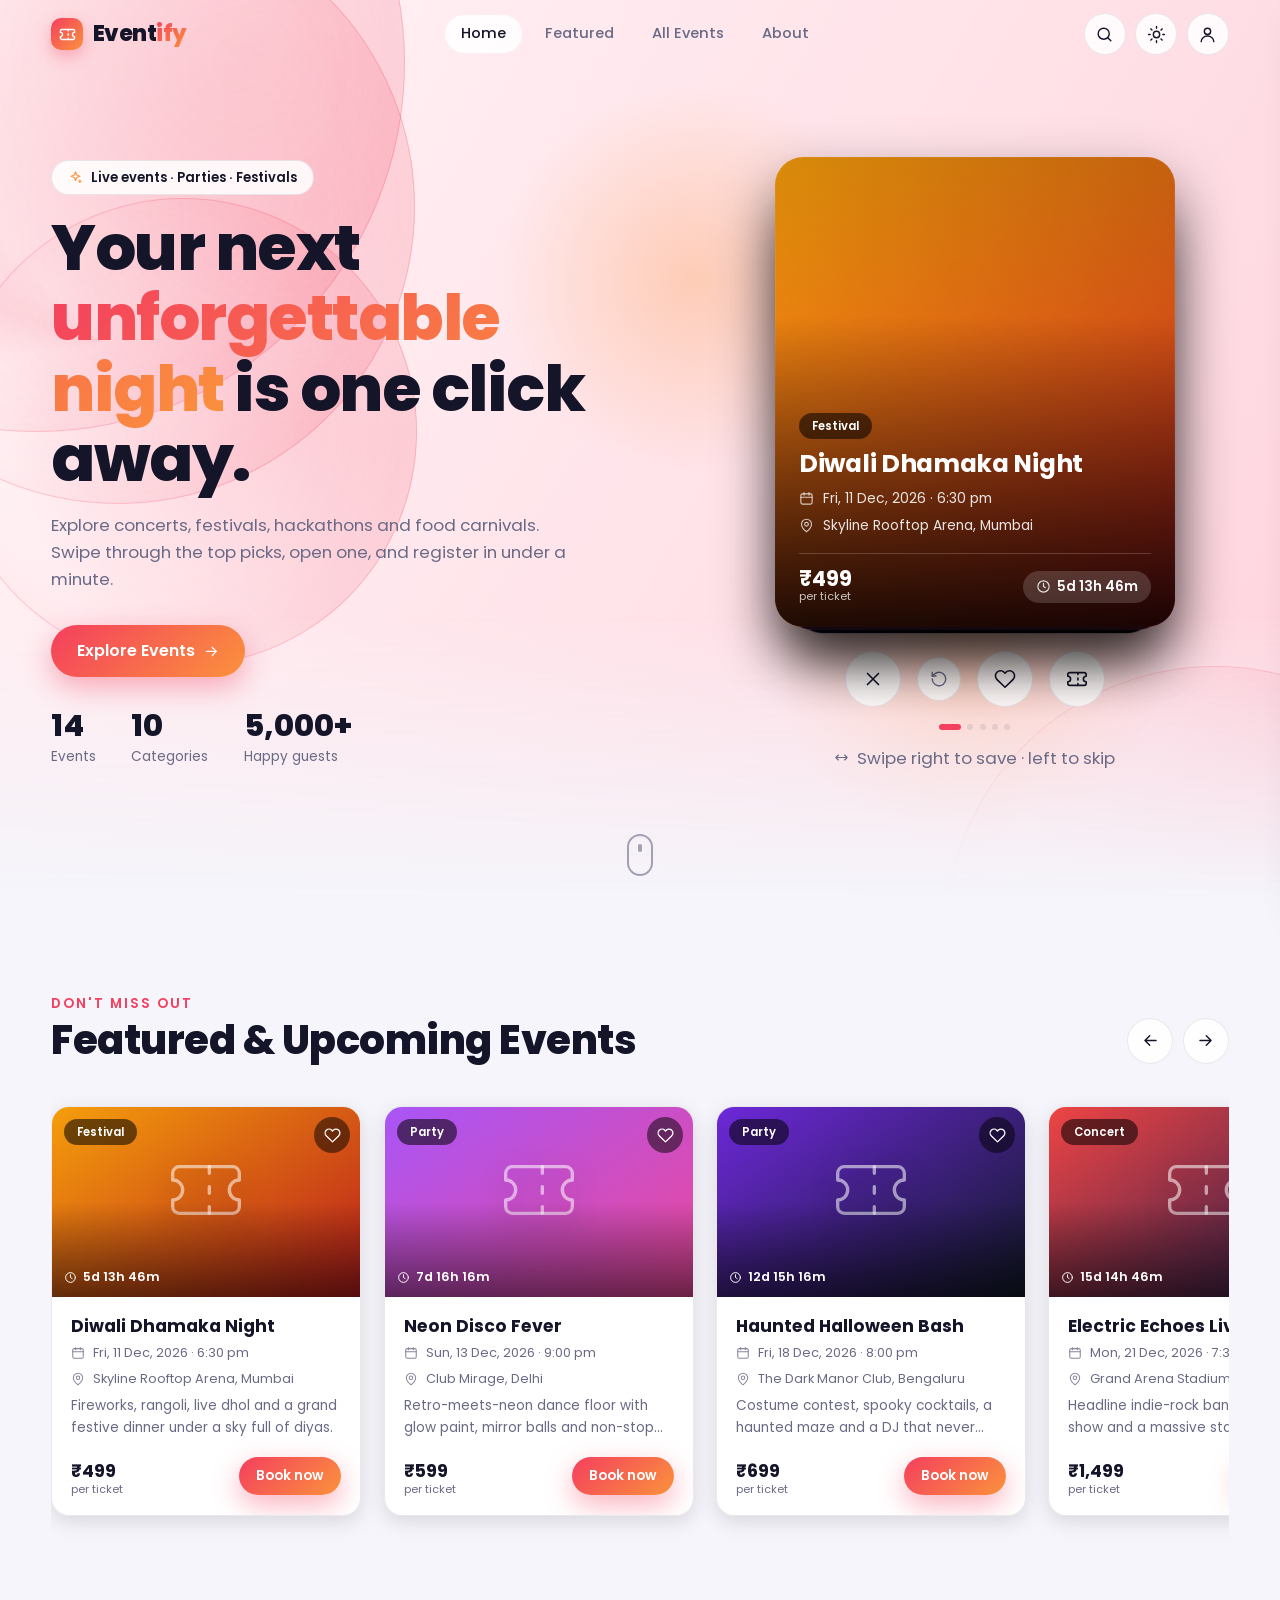
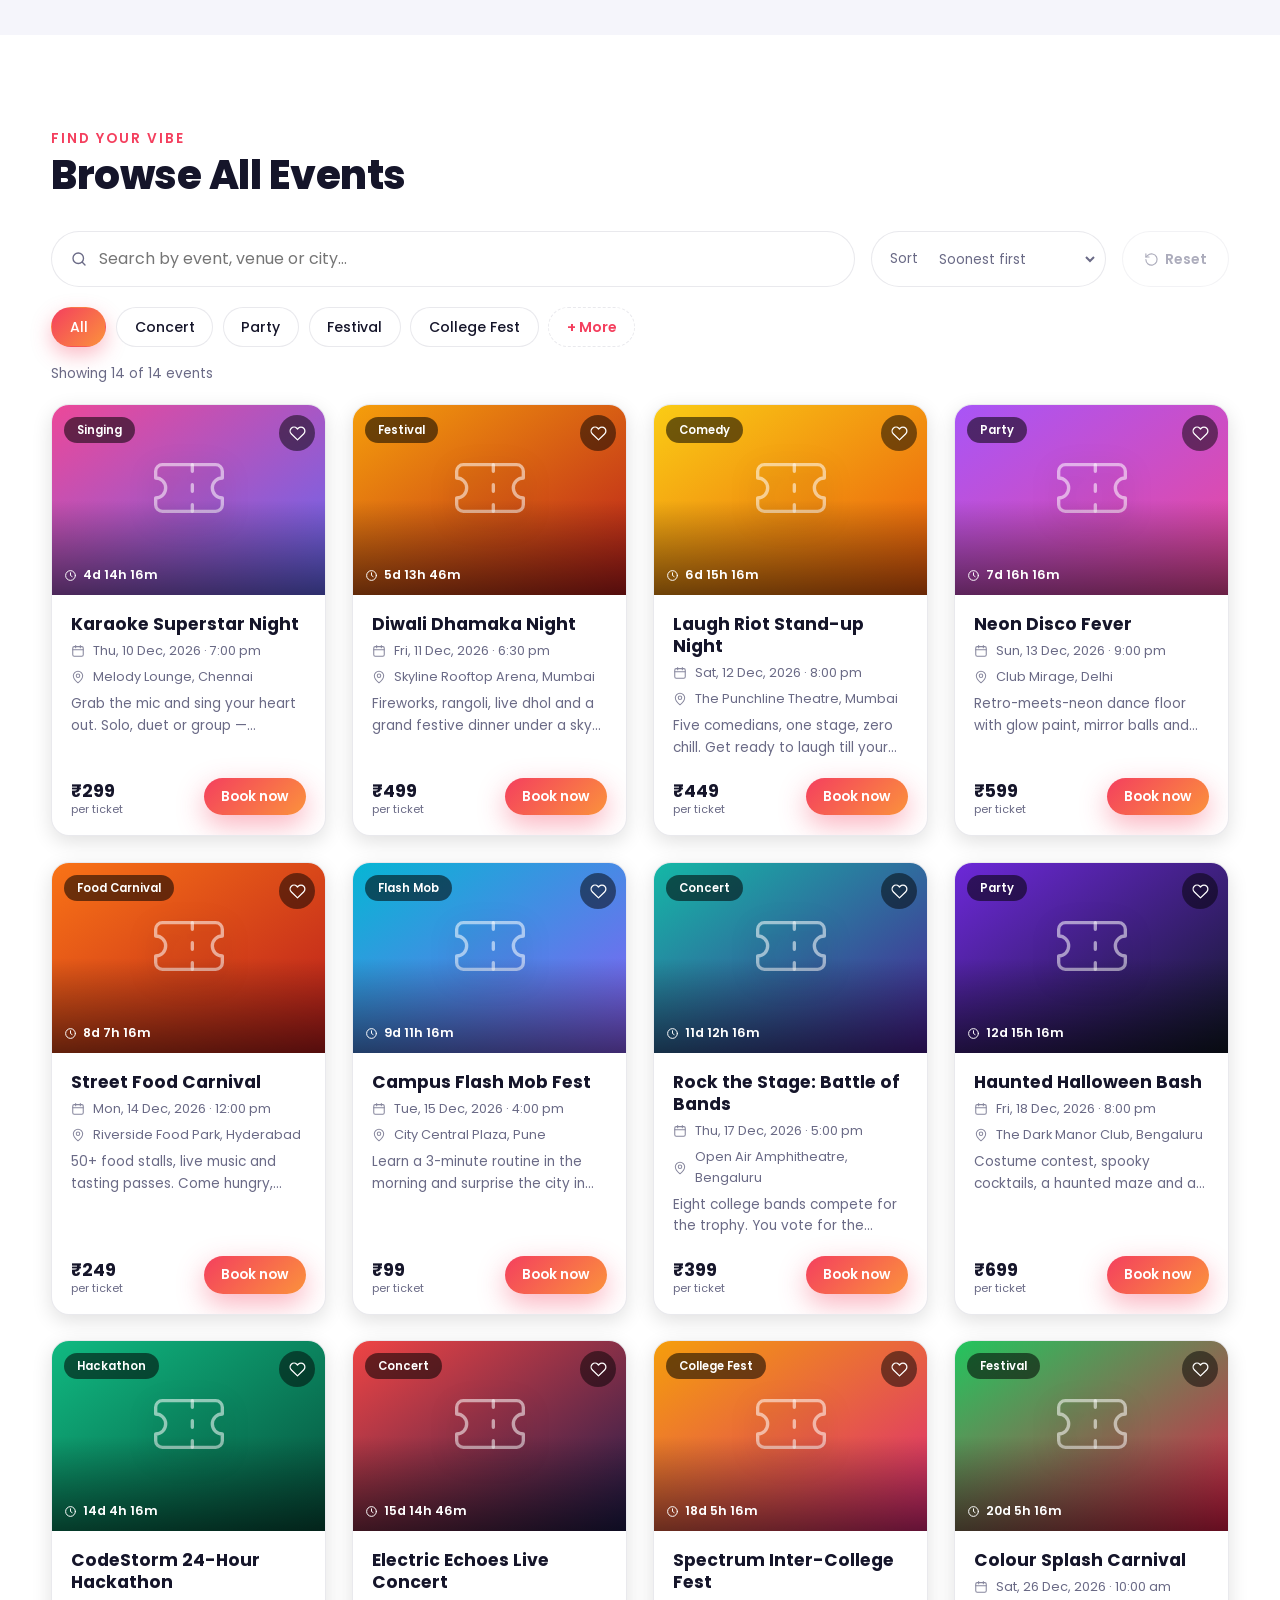
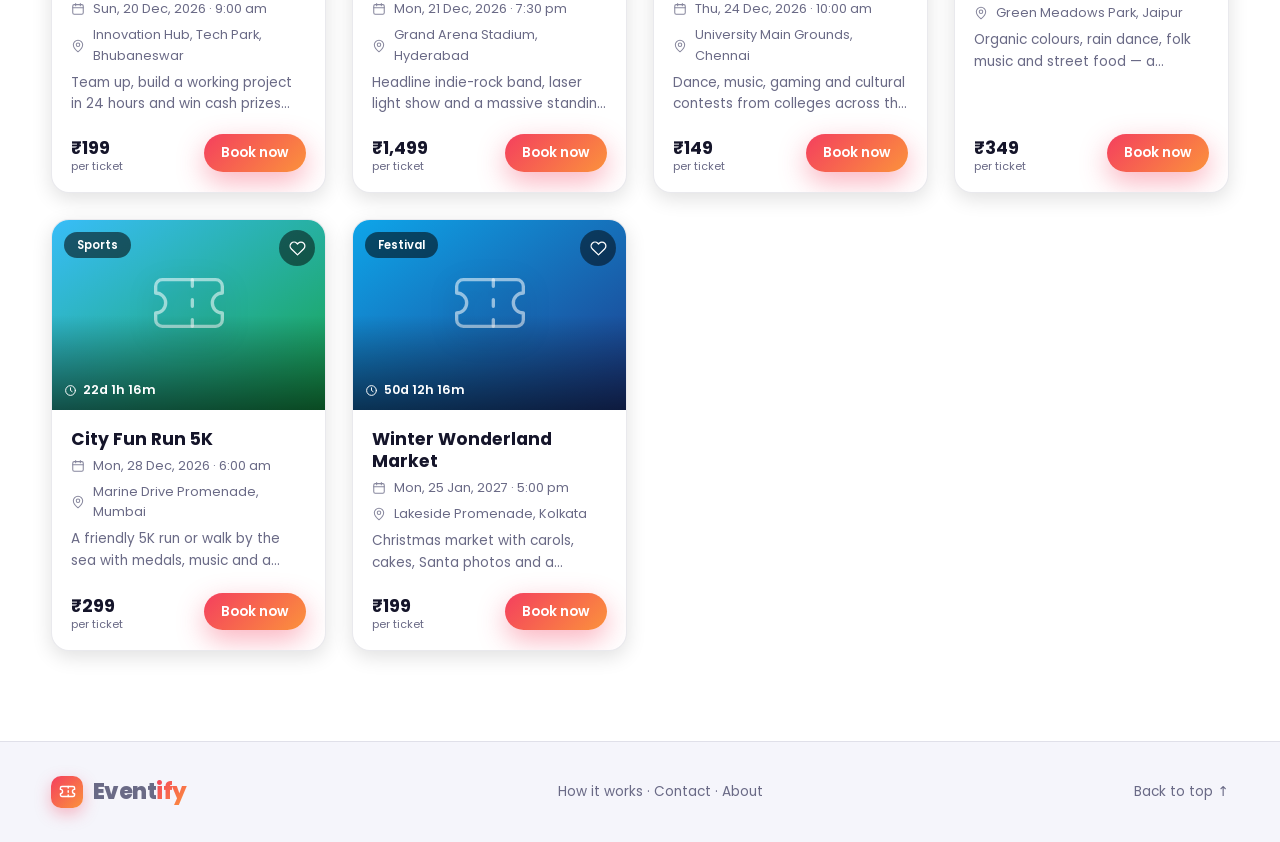
==== commit 347bbf69: "Updated Eventify project" ====
--- a/index.html
+++ b/index.html
@@ -102,7 +102,7 @@
             <button class="da open" id="deckBook" aria-label="Open this event"><svg class="ic"><use href="#i-ticket"/></svg></button>
           </div>
           <div class="deck-dots" id="deckDots" aria-hidden="true"></div>
-          <p class="deck-hint"><svg class="ic"><use href="#i-swipe"/></svg>Swipe right to save · left to skip · tap to open</p>
+          <p class="deck-hint"><svg class="ic"><use href="#i-swipe"/></svg>Swipe right to save · left to skip </p>
         </div>
       </div>
       <a href="#featured" class="scroll-hint" aria-label="Scroll down"><span></span></a>
